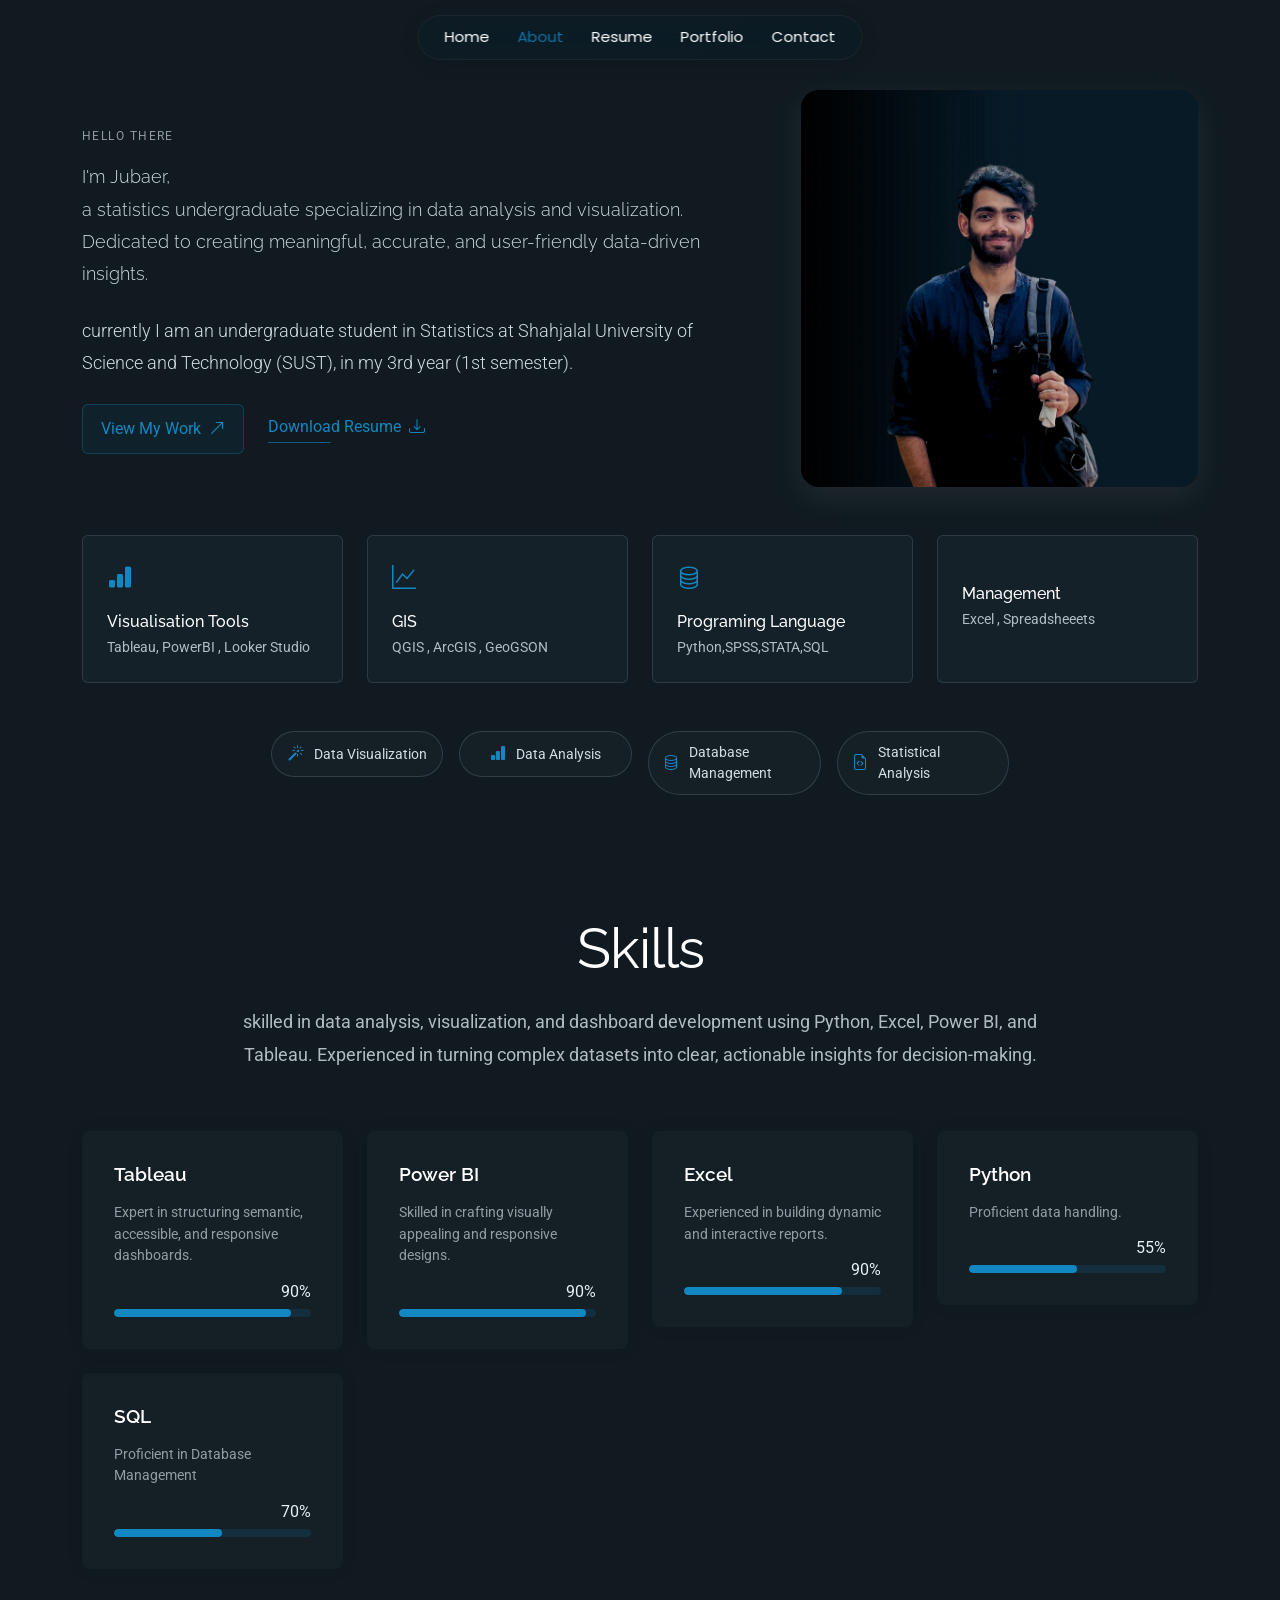
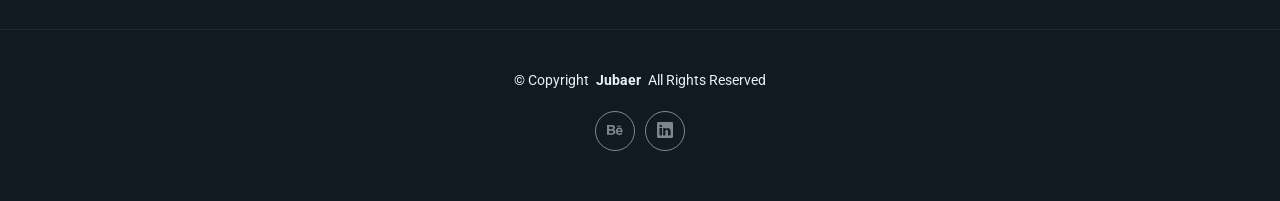
==== about.html @ f1752fff "initial commit" ====
<!DOCTYPE html>
<html lang="en">

<head>
  <meta charset="utf-8">
  <meta content="width=device-width, initial-scale=1.0" name="viewport">
  <title>About</title>
  <meta name="description" content="">
  <meta name="keywords" content="">

  <!-- Favicons -->
  <link href="assets/img/favicon.png" rel="icon">
  <link href="assets/img/apple-touch-icon.png" rel="apple-touch-icon">

  <!-- Fonts -->
  <link href="https://fonts.googleapis.com" rel="preconnect">
  <link href="https://fonts.gstatic.com" rel="preconnect" crossorigin>
  <link href="https://fonts.googleapis.com/css2?family=Roboto:ital,wght@0,100;0,300;0,400;0,500;0,700;0,900;1,100;1,300;1,400;1,500;1,700;1,900&family=Poppins:ital,wght@0,100;0,200;0,300;0,400;0,500;0,600;0,700;0,800;0,900;1,100;1,200;1,300;1,400;1,500;1,600;1,700;1,800;1,900&family=Raleway:ital,wght@0,100;0,200;0,300;0,400;0,500;0,600;0,700;0,800;0,900;1,100;1,200;1,300;1,400;1,500;1,600;1,700;1,800;1,900&display=swap" rel="stylesheet">

  <!-- Vendor CSS Files -->
  <link href="assets/vendor/bootstrap/css/bootstrap.min.css" rel="stylesheet">
  <link href="assets/vendor/bootstrap-icons/bootstrap-icons.css" rel="stylesheet">
  <link href="assets/vendor/aos/aos.css" rel="stylesheet">
  <link href="assets/vendor/swiper/swiper-bundle.min.css" rel="stylesheet">
  <link href="assets/vendor/glightbox/css/glightbox.min.css" rel="stylesheet">

  <!-- Main CSS File -->
  <link href="assets/css/main.css" rel="stylesheet">


</head>

<body class="about-page">

<header id="header" class="header d-flex align-items-center light-background sticky-top">
  <div class="container d-flex align-items-center justify-content-between position-relative">


    <!-- Mobile Menu Button (hamburger) -->
    <i class="mobile-nav-toggle d-xl-none bi bi-list order-3 order-xl-1 ms-auto"></i>

    <!-- Empty left balance for desktop -->
    <div class="header-left-placeholder d-none d-xl-block"></div>

    <!-- Center Nav (Desktop only) -->
    <div class="nav-center position-absolute start-50 translate-middle-x d-none d-xl-block">
      <nav id="navmenu" class="navmenu">
        <div class="glass-nav">
          <ul class="d-flex gap-4 m-0 list-unstyled">
            <li><a href="index.html" >Home</a></li>
            <li><a href="about.html" class="active" >About</a></li>
            <li><a href="resume.html">Resume</a></li>
            <li><a href="portfolio.html">Portfolio</a></li>
            <li><a href="contact.html">Contact</a></li>
          </ul>
        </div>
      </nav>
    </div>

    <!-- Mobile Nav (Hidden on desktop) -->
    <nav id="navmenu" class="navmenu d-xl-none order-2 w-100">
      <ul>
        <li><a href="index.html" >Home</a></li>
        <li><a href="about.html" class="active" >About</a></li>
        <li><a href="resume.html">Resume</a></li>
        <li><a href="portfolio.html">Portfolio</a></li>
        <li><a href="contact.html">Contact</a></li>
      </ul>
    </nav>

  </div>
</header>


  <main class="main">

    <!-- About Section -->
    <section id="about" class="about section">


      <div class="container" data-aos="fade-up" data-aos-delay="100">

        <!-- Intro + Photo -->
        <div class="row align-items-center justify-content-between gy-5 mb-5">
          <div class="col-lg-7" data-aos="fade-right" data-aos-delay="150">
            <div class="intro-content">
              <span class="eyebrow">Hello there</span>
              <h2 class="lead">I'm Jubaer, <br> a statistics undergraduate specializing in data analysis and visualization. Dedicated to creating meaningful, accurate, and user-friendly data-driven insights.</h2>
              <p class="lead">
               currently I am  an undergraduate student in Statistics at Shahjalal University of Science and Technology (SUST),  in my 3rd year (1st semester).
                </p>

              <div class="cta-group">
                <a href="portfolio.html" class="btn-ghost">
                  View My Work <i class="bi bi-arrow-up-right"></i>
                </a>
                <a href="resume.html" class="link-underline">
                  Download Resume <i class="bi bi-download"></i>
                </a>
              </div>
            </div>
          </div>

          <div class="col-lg-5" data-aos="zoom-in" data-aos-delay="250">
            <figure class="profile-figure text-center text-lg-end">
              <img src="assets/img/profile/mypic.jpg" alt="Portrait of Sifat" class="img-fluid profile-photo">
            </figure>
          </div>
        </div>
        <!-- End Intro + Photo -->

        <!-- Skills Grid -->
        <div class="mb-5">
          <div class="row g-4">
            <div class="col-6 col-md-4 col-lg-3" data-aos="fade-up" data-aos-delay="120">
              <div class="skill-item">
                <i class="bi bi-bar-chart-fill"></i>
                <h3>Visualisation Tools </h3>
                <p>Tableau, PowerBI , Looker Studio</p>
              </div>
            </div>
            <div class="col-6 col-md-4 col-lg-3" data-aos="fade-up" data-aos-delay="180">
              <div class="skill-item">
                <i class="bi bi-graph-up"></i>
                <h3>GIS</h3>
                <p> QGIS , ArcGIS , GeoGSON </p>
              </div>
            </div>
            <div class="col-6 col-md-4 col-lg-3" data-aos="fade-up" data-aos-delay="240">
              <div class="skill-item">
                <i class="bi bi-database"></i>
                <h3>Programing Language</h3>
                <p>Python,SPSS,STATA,SQL</p>
              </div>
            </div>
            <div class="col-6 col-md-4 col-lg-3" data-aos="fade-up" data-aos-delay="300">
              <div class="skill-item">
                <i class="bi bi-graph"></i>
                <h3>Management</h3>
                <p>Excel , Spreadsheeets </p>
              </div>
            </div>
          </div>
        </div>
        <!-- End Skills Grid -->

        
        <!-- Fun Facts -->
        <div class="row g-3 justify-content-center">
          <div class="col-6 col-md-3 col-lg-2" data-aos="zoom-in" data-aos-delay="120">
            <div class="fact-pill">
              <i class="bi bi-magic"></i>
              <span> Data Visualization </span>
            </div>
          </div>
          <div class="col-6 col-md-3 col-lg-2" data-aos="zoom-in" data-aos-delay="160">
            <div class="fact-pill">
              <i class="bi bi-bar-chart-fill"></i>
              <span>Data Analysis</span>
            </div>
          </div>
          <div class="col-6 col-md-3 col-lg-2" data-aos="zoom-in" data-aos-delay="200">
            <div class="fact-pill">
              <i class="bi bi-database"></i>
              <span>Database Management </span>
            </div>
          </div>
          <div class="col-6 col-md-3 col-lg-2" data-aos="zoom-in" data-aos-delay="240">
            <div class="fact-pill">
              <i class="bi bi-file-earmark-code"></i>
              <span> Statistical Analysis </span>
            </div>
          </div>
        </div>
        <!-- End Fun Facts -->

      </div>

    </section><!-- /About Section -->

    <!-- Skills Section -->
    <section id="skills" class="skills section">

      <!-- Section Title -->
      <div class="container section-title" data-aos="fade-up">
        <h2>Skills</h2>
        <p>skilled in data analysis, visualization, and dashboard development using Python, Excel, Power BI, and Tableau. Experienced in turning complex datasets into clear, actionable insights for decision-making.</p>
      </div><!-- End Section Title -->

      <div class="container" data-aos="fade-up" data-aos-delay="100">

        <div class="row g-4 skills-animation">

          <div class="col-md-6 col-lg-3" data-aos="fade-up" data-aos-delay="100">
            <div class="skill-box">
              <h3>Tableau</h3>
              <p>Expert in structuring semantic, accessible, and responsive dashboards.</p>
              <span class="text-end d-block">90%</span>
              <div class="progress">
                <div class="progress-bar" role="progressbar" aria-valuenow="90" aria-valuemin="0" aria-valuemax="100"></div>
              </div>
            </div>
          </div>

          <div class="col-md-6 col-lg-3" data-aos="fade-up" data-aos-delay="200">
            <div class="skill-box">
              <h3>Power BI</h3>
              <p>Skilled in crafting visually appealing and responsive designs.</p>
              <span class="text-end d-block">90%</span>
              <div class="progress">
                <div class="progress-bar" role="progressbar" aria-valuenow="95" aria-valuemin="0" aria-valuemax="100"></div>
              </div>
            </div>
          </div>

          <div class="col-md-6 col-lg-3" data-aos="fade-up" data-aos-delay="300">
            <div class="skill-box">
              <h3>Excel</h3>
              <p>Experienced in building dynamic and interactive reports.</p>
              <span class="text-end d-block">90%</span>
              <div class="progress">
                <div class="progress-bar" role="progressbar" aria-valuenow="80" aria-valuemin="0" aria-valuemax="100"></div>
              </div>
            </div>
          </div>

          <div class="col-md-6 col-lg-3" data-aos="fade-up" data-aos-delay="400">
            <div class="skill-box">
              <h3>Python</h3>
              <p>Proficient  data handling.</p>
              <span class="text-end d-block">55%</span>
              <div class="progress">
                <div class="progress-bar" role="progressbar" aria-valuenow="55" aria-valuemin="0" aria-valuemax="100">
                </div>
              </div>
            </div>
          </div>

          <div class="col-md-6 col-lg-3" data-aos="fade-up" data-aos-delay="400">
            <div class="skill-box">
              <h3>SQL</h3>
              <p>Proficient  in Database Management </p>
              <span class="text-end d-block">70%</span>
              <div class="progress">
                <div class="progress-bar" role="progressbar" aria-valuenow="55" aria-valuemin="0" aria-valuemax="100">
                </div>
              </div>
            </div>
          </div>

        </div>

      </div>

    </section><!-- /Skills Section -->

    <!-- Stats Section 
    <section id="stats" class="stats section dark-background">

      <div class="container" data-aos="fade-up" data-aos-delay="100">

        <div class="row align-items-center">
          <div class="col-lg-4" data-aos="fade-up" data-aos-delay="200">
            <div class="avatars d-flex align-items-center">
              <img src="assets/img/person/person-m-2.webp" alt="Avatar 1" class="rounded-circle" loading="lazy">
              <img src="assets/img/person/person-m-3.webp" alt="Avatar 2" class="rounded-circle" loading="lazy">
              <img src="assets/img/person/person-f-5.webp" alt="Avatar 3" class="rounded-circle" loading="lazy">
              <img src="assets/img/person/person-m-5.webp" alt="Avatar 4" class="rounded-circle" loading="lazy">
            </div>
          </div>

          <div class="col-lg-8">
            <div class="row counters">
              <div class="col-md-4" data-aos="fade-up" data-aos-delay="300">
                <h2><span data-purecounter-start="0" data-purecounter-end="185" data-purecounter-duration="1" class="purecounter"></span>+</h2>
                <p>Nemo enim ipsam</p>
              </div>

              <div class="col-md-4" data-aos="fade-up" data-aos-delay="400">
                <h2><span data-purecounter-start="0" data-purecounter-end="32" data-purecounter-duration="1" class="purecounter"></span>K</h2>
                <p>Voluptatem sequi</p>
              </div>

              <div class="col-md-4" data-aos="fade-up" data-aos-delay="500">
                <h2><span data-purecounter-start="0" data-purecounter-end="128" data-purecounter-duration="1" class="purecounter"></span>+</h2>
                <p>Dolor sit consectetur</p>
              </div>
            </div>
          </div>
        </div>
      </div>

    </section> *** /Stats Section *** -->

   <!-- *** Testimonials Section *** 
    <section id="testimonials" class="testimonials section">

      *** Section Title ***
      <div class="container section-title" data-aos="fade-up">
        <h2>Testimonials</h2>
        <p>Necessitatibus eius consequatur ex aliquid fuga eum quidem sint consectetur velit</p>
      </div>  *** End Section Title ***

      <div class="container" data-aos="fade-up" data-aos-delay="100">

        <div class="swiper init-swiper">
          <script type="application/json" class="swiper-config">
            {
              "loop": true,
              "speed": 600,
              "autoplay": {
                "delay": 5000
              },
              "slidesPerView": "auto",
              "pagination": {
                "el": ".swiper-pagination",
                "type": "bullets",
                "clickable": true
              }
            }
          </script>
          <div class="swiper-wrapper">

            <div class="swiper-slide">
              <div class="testimonial-item">
                <div class="row gy-4 justify-content-center">
                  <div class="col-lg-6">
                    <div class="testimonial-content">
                      <p>
                        <i class="bi bi-quote quote-icon-left"></i>
                        <span>Proin iaculis purus consequat sem cure digni ssim donec porttitora entum suscipit rhoncus. Accusantium quam, ultricies eget id, aliquam eget nibh et. Maecen aliquam, risus at semper.</span>
                        <i class="bi bi-quote quote-icon-right"></i>
                      </p>
                      <h3>Saul Goodman</h3>
                      <h4>Ceo &amp; Founder</h4>
                      <div class="stars">
                        <i class="bi bi-star-fill"></i><i class="bi bi-star-fill"></i><i class="bi bi-star-fill"></i><i class="bi bi-star-fill"></i><i class="bi bi-star-fill"></i>
                      </div>
                    </div>
                  </div>
                  <div class="col-lg-2 text-center">
                    <img src="assets/img/person/person-m-9.webp" class="img-fluid testimonial-img" alt="">
                  </div>
                </div>
              </div>
            </div> *** End testimonial item ***

            <div class="swiper-slide">
              <div class="testimonial-item">
                <div class="row gy-4 justify-content-center">
                  <div class="col-lg-6">
                    <div class="testimonial-content">
                      <p>
                        <i class="bi bi-quote quote-icon-left"></i>
                        <span>Export tempor illum tamen malis malis eram quae irure esse labore quem cillum quid cillum eram malis quorum velit fore eram velit sunt aliqua noster fugiat irure amet legam anim culpa.</span>
                        <i class="bi bi-quote quote-icon-right"></i>
                      </p>
                      <h3>Sara Wilsson</h3>
                      <h4>Designer</h4>
                      <div class="stars">
                        <i class="bi bi-star-fill"></i><i class="bi bi-star-fill"></i><i class="bi bi-star-fill"></i><i class="bi bi-star-fill"></i><i class="bi bi-star-fill"></i>
                      </div>
                    </div>
                  </div>
                  <div class="col-lg-2 text-center">
                    <img src="assets/img/person/person-f-5.webp" class="img-fluid testimonial-img" alt="">
                  </div>
                </div>
              </div>
            </div> *** End testimonial item ***

            <div class="swiper-slide">
              <div class="testimonial-item">
                <div class="row gy-4 justify-content-center">
                  <div class="col-lg-6">
                    <div class="testimonial-content">
                      <p>
                        <i class="bi bi-quote quote-icon-left"></i>
                        <span>Enim nisi quem export duis labore cillum quae magna enim sint quorum nulla quem veniam duis minim tempor labore quem eram duis noster aute amet eram fore quis sint minim.</span>
                        <i class="bi bi-quote quote-icon-right"></i>
                      </p>
                      <h3>Jena Karlis</h3>
                      <h4>Store Owner</h4>
                      <div class="stars">
                        <i class="bi bi-star-fill"></i><i class="bi bi-star-fill"></i><i class="bi bi-star-fill"></i><i class="bi bi-star-fill"></i><i class="bi bi-star-fill"></i>
                      </div>
                    </div>
                  </div>
                  <div class="col-lg-2 text-center">
                    <img src="assets/img/person/person-f-12.webp" class="img-fluid testimonial-img" alt="">
                  </div>
                </div>
              </div>
            </div> *** End testimonial item ***

            <div class="swiper-slide">
              <div class="testimonial-item">
                <div class="row gy-4 justify-content-center">
                  <div class="col-lg-6">
                    <div class="testimonial-content">
                      <p>
                        <i class="bi bi-quote quote-icon-left"></i>
                        <span>Fugiat enim eram quae cillum dolore dolor amet nulla culpa multos export minim fugiat minim velit minim dolor enim duis veniam ipsum anim magna sunt elit fore quem dolore labore illum veniam.</span>
                        <i class="bi bi-quote quote-icon-right"></i>
                      </p>
                      <h3>John Larson</h3>
                      <h4>Entrepreneur</h4>
                      <div class="stars">
                        <i class="bi bi-star-fill"></i><i class="bi bi-star-fill"></i><i class="bi bi-star-fill"></i><i class="bi bi-star-fill"></i><i class="bi bi-star-fill"></i>
                      </div>
                    </div>
                  </div>
                  <div class="col-lg-2 text-center">
                    <img src="assets/img/person/person-m-12.webp" class="img-fluid testimonial-img" alt="">
                  </div>
                </div>
              </div>
            </div> *** End testimonial item ***

          </div>
          <div class="swiper-pagination"></div>
        </div>

      </div>

    </section> *** /Testimonials Section ***

  -->

  </main>

  <footer id="footer" class="footer">

    <div class="container">
      <div class="copyright text-center ">
        <p>© <span>Copyright</span> <strong class="px-1 sitename">Jubaer</strong> <span>All Rights Reserved<br></span></p>
      </div>
      <div class="social-links d-flex justify-content-center">
      <a href="https://www.behance.net/azharulislam43" target="_blank"><i class="bi bi-behance"></i></a>
      <a href="https://www.linkedin.com/in/jubaer-abdullah-07a079373/" target="_blank"><i class="bi bi-linkedin"></i></a>
    </div>
      <div class="credits">
        <!-- All the links in the footer should remain intact. -->
        <!-- You can delete the links only if you've purchased the pro version. -->
        <!-- Licensing information: https://bootstrapmade.com/license/ -->
        <!-- Purchase the pro version with working PHP/AJAX contact form: [buy-url] -->
       <!-- Designed by <a href="https://bootstrapmade.com/">BootstrapMade</a> -->
      </div>
    </div>

  </footer>

  <!-- Scroll Top -->
  <a href="#" id="scroll-top" class="scroll-top d-flex align-items-center justify-content-center"><i class="bi bi-arrow-up-short"></i></a>

  <!-- Preloader -->
  <div id="preloader"></div>

  <!-- Vendor JS Files -->
  <script src="assets/vendor/bootstrap/js/bootstrap.bundle.min.js"></script>
  <script src="assets/vendor/php-email-form/validate.js"></script>
  <script src="assets/vendor/aos/aos.js"></script>
  <script src="assets/vendor/typed.js/typed.umd.js"></script>
  <script src="assets/vendor/waypoints/noframework.waypoints.js"></script>
  <script src="assets/vendor/purecounter/purecounter_vanilla.js"></script>
  <script src="assets/vendor/swiper/swiper-bundle.min.js"></script>
  <script src="assets/vendor/imagesloaded/imagesloaded.pkgd.min.js"></script>
  <script src="assets/vendor/isotope-layout/isotope.pkgd.min.js"></script>
  <script src="assets/vendor/glightbox/js/glightbox.min.js"></script>

  <!-- Main JS File -->
  <script src="assets/js/main.js"></script>

</body>

</html>
---- assets/css/main.css ----
/**
* Template Name: FolioOne
* Template URL: https://bootstrapmade.com/folioone-bootstrap-portfolio-website-template/
* Updated: Aug 23 2025 with Bootstrap v5.3.7
* Author: BootstrapMade.com
* License: https://bootstrapmade.com/license/
*/

/*--------------------------------------------------------------
# Font & Color Variables
# Help: https://bootstrapmade.com/color-system/
--------------------------------------------------------------*/
/* Fonts */
:root {
  --default-font: "Roboto",  system-ui, -apple-system, "Segoe UI", Roboto, "Helvetica Neue", Arial, "Noto Sans", "Liberation Sans", sans-serif, "Apple Color Emoji", "Segoe UI Emoji", "Segoe UI Symbol", "Noto Color Emoji";
  --heading-font: "Raleway",  sans-serif;
  --nav-font: "Poppins",  sans-serif;
}

/* Global Colors - The following color variables are used throughout the website. Updating them here will change the color scheme of the entire website */
:root { 
  --background-color: #101a20; /* Background color for the entire website, including individual sections */
  --default-color: #e7f2f7; /* Default color used for the majority of the text content across the entire website */
  --heading-color: #ffffff; /* Color for headings, subheadings and title throughout the website */
  --accent-color: #1387c1; /* Accent color that represents your brand on the website. It's used for buttons, links, and other elements that need to stand out */
  --surface-color: #141f26; /* The surface color is used as a background of boxed elements within sections, such as cards, icon boxes, or other elements that require a visual separation from the global background. */
  --contrast-color: #ffffff; /* Contrast color for text, ensuring readability against backgrounds of accent, heading, or default colors. */
}

/* Nav Menu Colors - The following color variables are used specifically for the navigation menu. They are separate from the global colors to allow for more customization options */
:root {
  --nav-color: #ffffff;  /* The default color of the main navmenu links */
  --nav-hover-color: #1387c1; /* Applied to main navmenu links when they are hovered over or active */
  --nav-mobile-background-color: #213642; /* Used as the background color for mobile navigation menu */
  --nav-dropdown-background-color: #051117; /* Used as the background color for dropdown items that appear when hovering over primary navigation items */
  --nav-dropdown-color: #e7f2f7; /* Used for navigation links of the dropdown items in the navigation menu. */
  --nav-dropdown-hover-color: #1387c1; /* Similar to --nav-hover-color, this color is applied to dropdown navigation links when they are hovered over. */
}

/* Color Presets - These classes override global colors when applied to any section or element, providing reuse of the sam color scheme. */

.light-background {
  --background-color: #142027;
  --surface-color: #325264;
}

.dark-background {
  --background-color: #0b1419;
  --default-color: #ffffff;
  --heading-color: #ffffff;
  --surface-color: #252525;
  --contrast-color: #ffffff;
}

/* Smooth scroll */
:root {
  scroll-behavior: smooth;
}

/*--------------------------------------------------------------
# General Styling & Shared Classes
--------------------------------------------------------------*/
body {
  color: var(--default-color);
  background-color: var(--background-color);
  font-family: var(--default-font);
}

a {
  color: var(--accent-color);
  text-decoration: none;
  transition: 0.3s;
}

a:hover {
  color: color-mix(in srgb, var(--accent-color), transparent 25%);
  text-decoration: none;
}

h1,
h2,
h3,
h4,
h5,
h6 {
  color: var(--heading-color);
  font-family: var(--heading-font);
}

/* PHP Email Form Messages
------------------------------*/
.php-email-form .error-message {
  display: none;
  background: #df1529;
  color: #ffffff;
  text-align: left;
  padding: 15px;
  margin-bottom: 24px;
  font-weight: 600;
}

.php-email-form .sent-message {
  display: none;
  color: #ffffff;
  background: #059652;
  text-align: center;
  padding: 15px;
  margin-bottom: 24px;
  font-weight: 600;
}

.php-email-form .loading {
  display: none;
  background: var(--surface-color);
  text-align: center;
  padding: 15px;
  margin-bottom: 24px;
}

.php-email-form .loading:before {
  content: "";
  display: inline-block;
  border-radius: 50%;
  width: 24px;
  height: 24px;
  margin: 0 10px -6px 0;
  border: 3px solid var(--accent-color);
  border-top-color: var(--surface-color);
  animation: php-email-form-loading 1s linear infinite;
}

@keyframes php-email-form-loading {
  0% {
    transform: rotate(0deg);
  }

  100% {
    transform: rotate(360deg);
  }
}

/*--------------------------------------------------------------
# Global Header
--------------------------------------------------------------*/
/* Ultra-transparent glass capsule behind nav links */
.glass-nav {
  display: inline-block;  /* shrink-wrap to nav links */
  background: rgba(255, 255, 255, 0.005); /* even more transparent */
  backdrop-filter: blur(22px) saturate(180%);
  -webkit-backdrop-filter: blur(22px) saturate(180%);
  border-radius: 40px;
  border: 1px solid rgba(255, 255, 255, 0.05);
  box-shadow: 0 4px 20px rgba(0, 0, 0, 0.1);
  padding: 10px 24px; /* equal top & bottom padding */
  position: relative;
  transition: all 0.3s ease;
}

/* Subtle glossy highlight */
.glass-nav::before {
  content: "";
  position: absolute;
  inset: 0;
  border-radius: inherit;
  background: linear-gradient(
    145deg,
    rgba(255, 255, 255, 0.08) 0%,
    rgba(255, 255, 255, 0.01) 100%
  );
  opacity: 0.08; /* more subtle highlight */
  pointer-events: none;
}

/* Hover effect */
.glass-nav:hover {
  background: rgba(255, 255, 255, 0.01);
  box-shadow: 0 6px 25px rgba(0, 0, 0, 0.12);
}

/* Keep nav links styling consistent */
.navmenu ul {
  margin: 0;
  padding: 0;
  list-style: none;
}

.navmenu a {
  color: inherit;
  text-decoration: none;
  font-weight: 500;
  font-size: 15px;
  transition: opacity 0.3s ease;
}

.navmenu a:hover,
.navmenu a.active {
  opacity: 0.8;
}

/* Header padding unchanged */
.header {
  padding: 15px 0;
  transition: all 0.5s;
  z-index: 997;
}


.header .logo {
  line-height: 1;
}

.header .logo img {
  max-height: 36px;
  margin-right: 8px;
}

.header .logo h1 {
  font-size: 32px;
  margin: 0;
  font-weight: 400;
  color: var(--heading-color);
}

.header .header-social-links {
  padding-right: 15px;
}

.header .header-social-links a {
  color: color-mix(in srgb, var(--default-color), transparent 40%);
  padding-left: 6px;
  display: inline-block;
  transition: 0.3s;
  font-size: 16px;
}

.header .header-social-links a:hover {
  color: var(--default-color);
}

.header .header-social-links a i {
  line-height: 0px;
}

@media (max-width: 1200px) {
  .header .logo {
    order: 1;
  }

  .header .header-social-links {
    order: 2;
  }

  .header .navmenu {
    order: 3;
  }
}

/* Global Header on Scroll
------------------------------*/
.scrolled .header {
  --background-color: rgba(16, 26, 32, 0.9);
}

/*--------------------------------------------------------------
# Navigation Menu
--------------------------------------------------------------*/
/* Desktop Navigation */
@media (min-width: 1200px) {
  .navmenu {
    padding: 0;
  }

  .navmenu ul {
    margin: 0;
    padding: 0;
    display: flex;
    list-style: none;
    align-items: center;
  }

  .navmenu li {
    position: relative;
  }

  .navmenu>ul>li {
    white-space: nowrap;
    padding: 15px 28px 15px 0;
  }

  .navmenu>ul>li:last-child {
    padding-right: 0;
  }

  .navmenu a,
  .navmenu a:focus {
    color: var(--nav-color);
    font-size: 15px;
    padding: 0 2px;
    font-family: var(--nav-font);
    font-weight: 400;
    display: flex;
    align-items: center;
    justify-content: space-between;
    white-space: nowrap;
    transition: 0.3s;
    position: relative;
  }

  .navmenu a i,
  .navmenu a:focus i {
    font-size: 12px;
    line-height: 0;
    margin-left: 5px;
    transition: 0.3s;
  }

  .navmenu>ul>li>a:before {
    content: "";
    position: absolute;
    height: 2px;
    bottom: -6px;
    left: 0;
    background-color: var(--nav-hover-color);
    visibility: hidden;
    width: 0px;
    transition: all 0.3s ease-in-out 0s;
  }

  .navmenu a:hover:before,
  .navmenu li:hover>a:before,
  .navmenu .active:before {
    visibility: visible;
    width: 25px;
  }

  .navmenu li:hover>a,
  .navmenu .active,
  .navmenu .active:focus {
    color: var(--nav-hover-color);
  }

  .navmenu .dropdown ul {
    margin: 0;
    padding: 10px 0;
    background: var(--nav-dropdown-background-color);
    display: block;
    position: absolute;
    visibility: hidden;
    left: -5px;
    top: 130%;
    opacity: 0;
    transition: 0.3s;
    border-radius: 4px;
    z-index: 99;
    box-shadow: 0px 0px 30px rgba(0, 0, 0, 0.1);
  }

  .navmenu .dropdown ul li {
    min-width: 200px;
  }

  .navmenu .dropdown ul a {
    padding: 10px 20px;
    font-size: 15px;
    text-transform: none;
    color: var(--nav-dropdown-color);
  }

  .navmenu .dropdown ul a i {
    font-size: 12px;
  }

  .navmenu .dropdown ul a:hover,
  .navmenu .dropdown ul .active:hover,
  .navmenu .dropdown ul li:hover>a {
    color: var(--nav-dropdown-hover-color);
  }

  .navmenu .dropdown:hover>ul {
    opacity: 1;
    top: 100%;
    visibility: visible;
  }

  .navmenu .dropdown .dropdown ul {
    top: 0;
    left: -90%;
    visibility: hidden;
  }

  .navmenu .dropdown .dropdown:hover>ul {
    opacity: 1;
    top: 0;
    left: -100%;
    visibility: visible;
  }
}

/* Mobile Navigation */
@media (max-width: 1199px) {
  .mobile-nav-toggle {
    color: var(--nav-color);
    font-size: 28px;
    line-height: 0;
    margin-right: 10px;
    cursor: pointer;
    transition: color 0.3s;
  }

  .navmenu {
    padding: 0;
    z-index: 9997;
  }

  .navmenu ul {
    display: none;
    list-style: none;
    position: absolute;
    inset: 60px 20px 20px 20px;
    padding: 10px 0;
    margin: 0;
    border-radius: 6px;
    background-color: var(--nav-mobile-background-color);
    border: 1px solid color-mix(in srgb, var(--default-color), transparent 90%);
    box-shadow: none;
    overflow-y: auto;
    transition: 0.3s;
    z-index: 9998;
  }

  .navmenu a,
  .navmenu a:focus {
    color: var(--nav-dropdown-color);
    padding: 10px 20px;
    font-family: var(--nav-font);
    font-size: 17px;
    font-weight: 500;
    display: flex;
    align-items: center;
    justify-content: space-between;
    white-space: nowrap;
    transition: 0.3s;
  }

  .navmenu a i,
  .navmenu a:focus i {
    font-size: 12px;
    line-height: 0;
    margin-left: 5px;
    width: 30px;
    height: 30px;
    display: flex;
    align-items: center;
    justify-content: center;
    border-radius: 50%;
    transition: 0.3s;
    background-color: color-mix(in srgb, var(--accent-color), transparent 90%);
  }

  .navmenu a i:hover,
  .navmenu a:focus i:hover {
    background-color: var(--accent-color);
    color: var(--contrast-color);
  }

  .navmenu a:hover,
  .navmenu .active,
  .navmenu .active:focus {
    color: var(--nav-dropdown-hover-color);
  }

  .navmenu .active i,
  .navmenu .active:focus i {
    background-color: var(--accent-color);
    color: var(--contrast-color);
    transform: rotate(180deg);
  }

  .navmenu .dropdown ul {
    position: static;
    display: none;
    z-index: 99;
    padding: 10px 0;
    margin: 10px 20px;
    background-color: var(--nav-dropdown-background-color);
    transition: all 0.5s ease-in-out;
  }

  .navmenu .dropdown ul ul {
    background-color: rgba(33, 37, 41, 0.1);
  }

  .navmenu .dropdown>.dropdown-active {
    display: block;
    background-color: rgba(33, 37, 41, 0.03);
  }

  .mobile-nav-active {
    overflow: hidden;
  }

  .mobile-nav-active .mobile-nav-toggle {
    color: #fff;
    position: absolute;
    font-size: 32px;
    top: 15px;
    right: 15px;
    margin-right: 0;
    z-index: 9999;
  }

  .mobile-nav-active .navmenu {
    position: fixed;
    overflow: hidden;
    inset: 0;
    background: rgba(33, 37, 41, 0.8);
    transition: 0.3s;
  }

  .mobile-nav-active .navmenu>ul {
    display: block;
  }
}

/* Adjust top position of nav-center in header */
.nav-center {
  top: 0px; /* adjust this value to match desired top gap */
}

.header-social-links {
    margin-top: 10px; /* adjust value as needed */
}

/* Hide duplicate nav in desktop, show mobile version */
@media (min-width: 1200px) {
  nav.navmenu.d-xl-none { display: none !important; }
  .mobile-nav-toggle { display: none !important; }
}

/* Show mobile hamburger and menu, hide glass nav */
@media (max-width: 1199px) {
  .nav-center { display: none !important; }
  .glass-nav { display: none !important; }
}


/*--------------------------------------------------------------
# Global Footer
--------------------------------------------------------------*/
.footer {
  color: var(--default-color);
  background-color: var(--background-color);
  font-size: 14px;
  padding: 40px 0;
  position: relative;
  border-top: 1px solid color-mix(in srgb, var(--default-color), transparent 92%);
}

.footer .copyright p {
  margin-bottom: 0;
}

.footer .social-links {
  margin-top: 20px;
}

.footer .social-links a {
  display: flex;
  align-items: center;
  justify-content: center;
  width: 40px;
  height: 40px;
  border-radius: 50%;
  border: 1px solid color-mix(in srgb, var(--default-color), transparent 50%);
  font-size: 16px;
  color: color-mix(in srgb, var(--default-color), transparent 50%);
  margin: 0 5px;
  transition: 0.3s;
}

.footer .social-links a:hover {
  color: var(--accent-color);
  border-color: var(--accent-color);
}

.footer .credits {
  margin-top: 10px;
  font-size: 13px;
  text-align: center;
}

/*--------------------------------------------------------------
# Preloader
--------------------------------------------------------------*/
#preloader {
  position: fixed;
  inset: 0;
  z-index: 9999;
  overflow: hidden;
  background-color: var(--background-color);
  transition: all 0.6s ease-out;
  width: 100%;
  height: 100vh;
}

#preloader:before,
#preloader:after {
  content: "";
  position: absolute;
  border: 4px solid var(--accent-color);
  border-radius: 50%;
  animation: animate-preloader 2s cubic-bezier(0, 0.2, 0.8, 1) infinite;
}

#preloader:after {
  animation-delay: -0.5s;
}

@keyframes animate-preloader {
  0% {
    width: 10px;
    height: 10px;
    top: calc(50% - 5px);
    left: calc(50% - 5px);
    opacity: 1;
  }

  100% {
    width: 72px;
    height: 72px;
    top: calc(50% - 36px);
    left: calc(50% - 36px);
    opacity: 0;
  }
}

/*--------------------------------------------------------------
# Scroll Top Button
--------------------------------------------------------------*/
.scroll-top {
  position: fixed;
  visibility: hidden;
  opacity: 0;
  right: 15px;
  bottom: -15px;
  z-index: 99999;
  background-color: var(--accent-color);
  width: 44px;
  height: 44px;
  border-radius: 50px;
  transition: all 0.4s;
}

.scroll-top i {
  font-size: 24px;
  color: var(--contrast-color);
  line-height: 0;
}

.scroll-top:hover {
  background-color: color-mix(in srgb, var(--accent-color), transparent 20%);
  color: var(--contrast-color);
}

.scroll-top.active {
  visibility: visible;
  opacity: 1;
  bottom: 15px;
}

/*--------------------------------------------------------------
# Disable aos animation delay on mobile devices
--------------------------------------------------------------*/
@media screen and (max-width: 768px) {
  [data-aos-delay] {
    transition-delay: 0 !important;
  }
}

/*--------------------------------------------------------------
# Global Page Titles & Breadcrumbs
--------------------------------------------------------------*/
.page-title {
  color: var(--default-color);
  background-color: var(--background-color);
  position: relative;
}

.page-title .heading {
  padding: 80px 0;
  border-top: 1px solid color-mix(in srgb, var(--default-color), transparent 90%);
}

.page-title .heading h1 {
  font-size: 38px;
  font-weight: 700;
}

.page-title nav {
  background-color: color-mix(in srgb, var(--default-color), transparent 96%);
  padding: 20px 0;
}

.page-title nav ol {
  display: flex;
  flex-wrap: wrap;
  list-style: none;
  padding: 0;
  margin: 0;
  font-size: 16px;
  font-weight: 400;
}

.page-title nav ol li+li {
  padding-left: 10px;
}

.page-title nav ol li+li::before {
  content: "/";
  display: inline-block;
  padding-right: 10px;
  color: color-mix(in srgb, var(--default-color), transparent 70%);
}

/*--------------------------------------------------------------
# Global Sections
--------------------------------------------------------------*/
section,
.section {
  color: var(--default-color);
  background-color: var(--background-color);
  padding: 60px 0;
  scroll-margin-top: 100px;
  overflow: clip;
}

@media (max-width: 1199px) {

  section,
  .section {
    scroll-margin-top: 66px;
  }
}

/*--------------------------------------------------------------
# Global Section Titles
--------------------------------------------------------------*/
.section-title {
  text-align: center;
  padding-bottom: 60px;
  position: relative;
}

.section-title h2 {
  font-size: 3.5rem;
  font-weight: 400;
  line-height: 1.2;
  color: var(--heading-color);
  margin-bottom: 1.5rem;
  letter-spacing: -1px;
}

@media (max-width: 768px) {
  .section-title h2 {
    font-size: 2.5rem;
  }
}

.section-title p {
  font-size: 1.125rem;
  line-height: 1.8;
  color: color-mix(in srgb, var(--default-color), transparent 25%);
  max-width: 900px;
  margin: 0 auto;
  text-wrap: balance;
}

/*--------------------------------------------------------------
# Hero Section
--------------------------------------------------------------*/
.hero {
  padding: 80px 0;
  min-height: 100vh;
  display: flex;
  align-items: center;
}

.hero .hero-content h1 {
  font-size: 3.5rem;
  font-weight: 700;
  margin-bottom: 1rem;
  line-height: 1.2;
}

.hero .hero-content h1 .highlight {
  color: var(--accent-color);
  position: relative;
}

.hero .hero-content h1 .highlight::after {
  content: "";
  position: absolute;
  bottom: 0;
  left: 0;
  width: 100%;
  height: 3px;
  background: linear-gradient(90deg, var(--accent-color), color-mix(in srgb, var(--accent-color), transparent 50%));
  border-radius: 2px;
}

@media (max-width: 768px) {
  .hero .hero-content h1 {
    font-size: 2.5rem;
  }
}

.hero .hero-content h2 {
  font-size: 1.5rem;
  font-weight: 400;
  margin-bottom: 2rem;
  color: color-mix(in srgb, var(--default-color), transparent 20%);
}

.hero .hero-content h2 .typed {
  color: var(--accent-color);
  font-weight: 600;
}

@media (max-width: 768px) {
  .hero .hero-content h2 {
    font-size: 1.25rem;
  }
}

.hero .hero-content p {
  font-size: 1.1rem;
  line-height: 1.6;
  margin-bottom: 2.5rem;
  color: color-mix(in srgb, var(--default-color), transparent 30%);
}

.hero .hero-actions {
  display: flex;
  gap: 1rem;
  margin-bottom: 3rem;
}

.hero .hero-actions .btn {
  padding: 12px 30px;
  border-radius: 50px;
  font-weight: 600;
  text-decoration: none;
  transition: all 0.3s ease;
  border: 2px solid;
}

.hero .hero-actions .btn.btn-primary {
  background: var(--accent-color);
  color: var(--contrast-color);
  border-color: var(--accent-color);
}

.hero .hero-actions .btn.btn-primary:hover {
  background: color-mix(in srgb, var(--accent-color), black 15%);
  border-color: color-mix(in srgb, var(--accent-color), black 15%);
  transform: translateY(-2px);
}

.hero .hero-actions .btn.btn-outline {
  background: transparent;
  color: var(--accent-color);
  border-color: var(--accent-color);
}

.hero .hero-actions .btn.btn-outline:hover {
  transform: translateY(-2px);
}

@media (max-width: 576px) {
  .hero .hero-actions {
    flex-direction: column;
  }

  .hero .hero-actions .btn {
    text-align: center;
  }
}

.hero .social-links {
  display: flex;
  gap: 1rem;
}

.hero .social-links a {
  width: 45px;
  height: 45px;
  background: var(--surface-color);
  border-radius: 50%;
  display: flex;
  align-items: center;
  justify-content: center;
  color: var(--default-color);
  font-size: 1.2rem;
  transition: all 0.3s ease;
}

.hero .social-links a:hover {
  background: var(--accent-color);
  color: var(--contrast-color);
  transform: translateY(-3px);
  box-shadow: 0 8px 25px color-mix(in srgb, var(--accent-color), transparent 70%);
}

.hero .hero-image {
  position: relative;
}

.hero .hero-image .image-wrapper {
  position: relative;
  max-width: 450px;
  margin: 0 auto;
}

.hero .hero-image .image-wrapper img {
  border-radius: 20px;
  box-shadow: 0 5px 15px color-mix(in srgb, var(--default-color), transparent 95%);
  transition: transform 0.3s ease;
}

.hero .hero-image .image-wrapper img:hover {
  transform: scale(1.02);
}

.hero .hero-image .floating-elements {
  position: absolute;
  top: 0;
  left: 0;
  right: 0;
  bottom: 0;
  pointer-events: none;
}

.hero .hero-image .floating-elements .floating-card {
  position: absolute;
  background: var(--surface-color);
  padding: 15px 20px;
  border-radius: 15px;
  box-shadow: 0 10px 30px color-mix(in srgb, var(--default-color), transparent 90%);
  display: flex;
  align-items: center;
  gap: 10px;
  font-weight: 600;
  animation: float 3s ease-in-out infinite;
}

.hero .hero-image .floating-elements .floating-card i {
  font-size: 1.5rem;
  color: var(--accent-color);
}

.hero .hero-image .floating-elements .floating-card.design {
  top: 10%;
  right: -10%;
  animation-delay: 0s;
}

.hero .hero-image .floating-elements .floating-card.code {
  bottom: 30%;
  left: -15%;
  animation-delay: 1s;
}

.hero .hero-image .floating-elements .floating-card.creativity {
  top: 60%;
  right: -5%;
  animation-delay: 2s;
}

/* This part has been edited to make the floating cards visible in mobile version (line 990-1018)

To make hide the floating cards from mobile version:

@media (max-width: 992px) {
  .hero .hero-image .floating-elements .floating-card {
    display: none;
  }
} 
  
*/
@media (max-width: 992px) {
  .hero .hero-image .floating-elements .floating-card {
    display: flex;
    transform: scale(0.65); /* reduced from 0.8 to 0.65 */
    opacity: 0.75; /* reduced from 0.9 to 0.75 for less distraction */
    transition: transform 0.3s ease, opacity 0.3s ease;
  }

  /* Adjust individual card positions for small screens */
  .hero .hero-image .floating-elements .floating-card.design {
    top: 6%;
    right: -2%;
  }

  .hero .hero-image .floating-elements .floating-card.code {
    bottom: 12%;
    left: -2%;
  }

  .hero .hero-image .floating-elements .floating-card.creativity {
    top: 68%;
    right: 2%;
  }

  /* Ensure wrapper doesn't clip them */
  .hero .hero-image .image-wrapper {
    overflow: visible;
  }
}



@keyframes float {

  0%,
  100% {
    transform: translateY(0px);
  }

  50% {
    transform: translateY(-10px);
  }
}

@media (max-width: 992px) {
  .hero .hero-content {
    text-align: center;
    margin-bottom: 3rem;
  }
}

/*--------------------------------------------------------------
# About Section
--------------------------------------------------------------*/
.about .intro-content .eyebrow {
  display: inline-block;
  letter-spacing: 0.12em;
  text-transform: uppercase;
  font-size: 12px;
  color: color-mix(in srgb, var(--default-color), transparent 40%);
  margin-bottom: 16px;
}

.about .intro-content .headline {
  font-family: var(--heading-font);
  font-weight: 300;
  line-height: 1.2;
  font-size: clamp(28px, 4vw, 44px);
  margin: 0 0 24px 0;
}

.about .intro-content .lead {
  font-size: 18px;
  line-height: 1.8;
  color: color-mix(in srgb, var(--default-color), transparent 10%);
  margin-bottom: 24px;
}

.about .intro-content p {
  line-height: 1.8;
  margin-bottom: 24px;
  color: color-mix(in srgb, var(--default-color), transparent 5%);
}

.about .intro-content .cta-group {
  display: flex;
  gap: 24px;
  align-items: center;
  margin-top: 24px;
}

.about .intro-content .cta-group .btn-ghost {
  display: inline-flex;
  align-items: center;
  gap: 8px;
  padding: 12px 18px;
  border-radius: 6px;
  color: var(--accent-color);
  background: color-mix(in srgb, var(--accent-color), transparent 92%);
  border: 1px solid color-mix(in srgb, var(--accent-color), transparent 70%);
  transition: 0.3s ease-in-out;
}

.about .intro-content .cta-group .btn-ghost:hover,
.about .intro-content .cta-group .btn-ghost:focus {
  color: var(--contrast-color);
  background: var(--accent-color);
  border-color: var(--accent-color);
  outline: none;
  box-shadow: 0 0 0 3px color-mix(in srgb, var(--accent-color), transparent 70%);
}

.about .intro-content .cta-group .link-underline {
  display: inline-flex;
  align-items: center;
  gap: 8px;
  position: relative;
  color: var(--accent-color);
  padding-bottom: 4px;
  transition: 0.3s ease-in-out;
}

.about .intro-content .cta-group .link-underline::after {
  content: "";
  position: absolute;
  left: 0;
  right: 0;
  bottom: 0;
  height: 1px;
  background: color-mix(in srgb, var(--accent-color), transparent 40%);
  transform: scaleX(0.4);
  transform-origin: left;
  transition: 0.3s ease-in-out;
}

.about .intro-content .cta-group .link-underline:hover,
.about .intro-content .cta-group .link-underline:focus {
  color: color-mix(in srgb, var(--accent-color), transparent 10%);
  outline: none;
}

.about .intro-content .cta-group .link-underline:hover::after,
.about .intro-content .cta-group .link-underline:focus::after {
  transform: scaleX(1);
}

.about .profile-figure {
  margin: 0;
}

.about .profile-figure .profile-photo {
  width: 88%;
  max-width: 440px;
  border-radius: 18px;
  box-shadow: 0 10px 30px color-mix(in srgb, var(--default-color), transparent 92%);
  transform: translateY(0);
  transition: transform 0.3s ease-in-out;
}

.about .profile-figure .profile-caption {
  margin-top: 24px;
  display: flex;
  align-items: center;
  justify-content: center;
}

.about .profile-figure .profile-caption .meta {
  font-size: 14px;
  color: color-mix(in srgb, var(--default-color), transparent 20%);
}

.about .profile-figure .profile-caption .meta .funfact {
  font-size: 13px;
  margin-top: 4px;
  color: color-mix(in srgb, var(--default-color), transparent 35%);
}

.about .profile-figure:hover .profile-photo {
  transform: translateY(-4px);
}

.about .skill-item {
  padding: 24px;
  border-radius: 6px;
  transition: 0.3s ease-in-out;
  background: color-mix(in srgb, var(--surface-color), var(--accent-color) 2%);
  border: 1px solid color-mix(in srgb, var(--default-color), transparent 88%);
  height: 100%;
}

.about .skill-item i {
  font-size: 24px;
  color: var(--accent-color);
  margin-bottom: 16px;
  display: inline-block;
}

.about .skill-item h3 {
  font-size: 16px;
  margin-bottom: 6px;
  font-weight: 500;
}

.about .skill-item p {
  margin: 0;
  font-size: 14px;
  color: color-mix(in srgb, var(--default-color), transparent 25%);
}

.about .skill-item:hover {
  transform: translateY(-3px);
  border-color: color-mix(in srgb, var(--accent-color), transparent 60%);
  box-shadow: 0 10px 30px color-mix(in srgb, var(--default-color), transparent 92%);
}

.about .timeline-item {
  position: relative;
  padding-left: 26px;
}

.about .timeline-item time {
  display: inline-block;
  font-size: 12px;
  letter-spacing: 0.08em;
  text-transform: uppercase;
  color: color-mix(in srgb, var(--default-color), transparent 45%);
  margin-bottom: 6px;
}

.about .timeline-item h4 {
  font-size: 18px;
  font-weight: 400;
  margin: 0 0 6px;
}

.about .timeline-item p {
  font-size: 14px;
  color: color-mix(in srgb, var(--default-color), transparent 25%);
  margin: 0;
}

.about .timeline-item .dot {
  position: absolute;
  left: 0;
  top: 4px;
  width: 10px;
  height: 10px;
  border-radius: 50%;
  background: var(--accent-color);
  box-shadow: 0 0 0 6px color-mix(in srgb, var(--accent-color), transparent 80%);
}

.about .personal-quote {
  padding: 24px 0;
}

.about .personal-quote p {
  font-family: var(--heading-font);
  font-weight: 300;
  font-size: clamp(20px, 3vw, 28px);
  line-height: 1.5;
  color: color-mix(in srgb, var(--default-color), transparent 5%);
  margin: 0 auto;
  max-width: 800px;
}

.about .fact-pill {
  display: flex;
  align-items: center;
  justify-content: center;
  gap: 10px;
  padding: 10px 14px;
  border-radius: 999px;
  border: 1px solid color-mix(in srgb, var(--default-color), transparent 85%);
  background: var(--surface-color);
  color: color-mix(in srgb, var(--default-color), transparent 10%);
  transition: 0.3s ease-in-out;
}

.about .fact-pill i {
  color: var(--accent-color);
}

.about .fact-pill span {
  font-size: 14px;
}

.about .fact-pill:hover {
  transform: translateY(-2px);
  border-color: color-mix(in srgb, var(--accent-color), transparent 60%);
  box-shadow: 0 10px 30px color-mix(in srgb, var(--default-color), transparent 92%);
}

.about .fact-pill:focus-within {
  box-shadow: 0 0 0 3px color-mix(in srgb, var(--accent-color), transparent 70%);
}

@media (max-width: 992px) {
  .about .profile-figure {
    text-align: center !important;
  }

  .about .profile-figure .profile-photo {
    width: 72%;
  }

  .about .intro-content .cta-group {
    flex-wrap: wrap;
  }
}

@media (max-width: 576px) {
  .about .profile-figure .profile-photo {
    width: 100%;
  }
}

/*--------------------------------------------------------------
# Skills Section
--------------------------------------------------------------*/
.skills .skill-box {
  background-color: var(--surface-color);
  padding: 2rem;
  border-radius: 8px;
  box-shadow: 0 0 20px rgba(0, 0, 0, 0.05);
}

.skills .skill-box h3 {
  font-size: 1.2rem;
  margin-bottom: 1rem;
  font-weight: 600;
}

.skills .skill-box p {
  font-size: 0.9rem;
  margin-bottom: 0.8rem;
  opacity: 0.6;
}

.skills .skill-box .progress {
  background-color: color-mix(in srgb, var(--accent-color), transparent 85%);
  border-radius: 50px;
  height: 8px;
  margin-top: 5px;
  overflow: hidden;
}

.skills .skill-box .progress .progress-bar {
  background-color: var(--accent-color);
  height: 100%;
  position: relative;
  border-radius: 50px;
  transition: 0.9s;
  width: 1px;
}

/*--------------------------------------------------------------
# Stats Section
--------------------------------------------------------------*/
.stats .avatars {
  position: relative;
}

.stats .avatars img {
  width: 60px;
  height: 60px;
  border: 3px solid var(--accent-color);
  margin-right: -15px;
  transition: transform 0.3s ease;
}

.stats .avatars img:hover {
  transform: translateY(-5px);
  z-index: 2;
}

.stats .counters h2 {
  color: var(--heading-color);
  font-size: 48px;
  font-weight: 700;
  margin-bottom: 10px;
}

.stats .counters h2 span {
  display: inline-block;
}

.stats .counters p {
  color: var(--default-color);
  font-size: 18px;
  margin: 0;
  opacity: 0.9;
}

@media (max-width: 991px) {
  .stats .row {
    text-align: center;
  }

  .stats .avatars {
    justify-content: center;
    margin-bottom: 40px;
  }

  .stats .counters h2 {
    font-size: 36px;
  }

  .stats .counters p {
    font-size: 16px;
  }

  .stats .counters .col-md-4 {
    margin-bottom: 30px;
  }

  .stats .counters .col-md-4:last-child {
    margin-bottom: 0;
  }
}

@media (max-width: 576px) {
  .stats {
    padding: 60px 0;
  }

  .stats .avatars {
    flex-wrap: wrap;
    justify-content: center;
  }

  .stats .avatars img {
    margin: 0 -8px;
  }
}

/*--------------------------------------------------------------
# Testimonials Section
--------------------------------------------------------------*/
.testimonials .testimonials-carousel,
.testimonials .testimonials-slider {
  overflow: hidden;
}

.testimonials .testimonial-item .testimonial-content {
  border-left: 3px solid var(--accent-color);
  padding-left: 30px;
}

.testimonials .testimonial-item .testimonial-img {
  border-radius: 50%;
  border: 4px solid var(--background-color);
  margin: 0 auto;
}

.testimonials .testimonial-item h3 {
  font-size: 20px;
  font-weight: bold;
  margin: 10px 0 5px 0;
}

.testimonials .testimonial-item h4 {
  font-size: 14px;
  color: color-mix(in srgb, var(--default-color), transparent 40%);
  margin: 0 0 10px 0;
}

.testimonials .testimonial-item .stars i {
  color: #ffc107;
  margin: 0 1px;
}

.testimonials .testimonial-item .quote-icon-left,
.testimonials .testimonial-item .quote-icon-right {
  color: color-mix(in srgb, var(--accent-color), transparent 50%);
  font-size: 26px;
  line-height: 0;
}

.testimonials .testimonial-item .quote-icon-left {
  display: inline-block;
  left: -5px;
  position: relative;
}

.testimonials .testimonial-item .quote-icon-right {
  display: inline-block;
  right: -5px;
  position: relative;
  top: 10px;
  transform: scale(-1, -1);
}

.testimonials .testimonial-item p {
  font-style: italic;
}

.testimonials .swiper-wrapper {
  height: auto;
}

.testimonials .swiper-pagination {
  margin-top: 30px;
  position: relative;
}

.testimonials .swiper-pagination .swiper-pagination-bullet {
  width: 12px;
  height: 12px;
  background-color: color-mix(in srgb, var(--default-color), transparent 85%);
  opacity: 1;
}

.testimonials .swiper-pagination .swiper-pagination-bullet-active {
  background-color: var(--accent-color);
}

/*--------------------------------------------------------------
# Resume Section
--------------------------------------------------------------*/
.resume .resume-item {
  margin-bottom: 3rem;
}

.resume .resume-item .resume-title {
  font-size: 1.75rem;
  font-weight: 700;
  margin-bottom: 1.5rem;
  padding-bottom: 1.5rem;
  position: relative;
  color: var(--heading-color);
}

.resume .resume-item .resume-title::after {
  content: "";
  position: absolute;
  display: block;
  width: 50px;
  height: 3px;
  background: var(--accent-color);
  bottom: 0;
  left: 0;
}

.resume .resume-item .resume-content {
  padding-left: 1.25rem;
  border-left: 2px solid color-mix(in srgb, var(--accent-color), transparent 85%);
}

.resume .resume-item article {
  position: relative;
  margin-bottom: 2.5rem;
}

.resume .resume-item article::before {
  content: "";
  position: absolute;
  width: 16px;
  height: 16px;
  border-radius: 50%;
  left: -1.8rem;
  top: 0.25rem;
  background: var(--background-color);
  border: 2px solid var(--accent-color);
}

.resume .resume-item article h4 {
  font-size: 1.25rem;
  font-weight: 600;
  margin-bottom: 0.5rem;
  color: var(--heading-color);
}

.resume .resume-item article h5 {
  font-size: 1rem;
  background: color-mix(in srgb, var(--accent-color), transparent 92%);
  padding: 0.375rem 0.75rem;
  display: inline-block;
  font-weight: 600;
  margin: 0.5rem 0;
  color: var(--accent-color);
  border-radius: 4px;
}

.resume .resume-item article .institution,
.resume .resume-item article .company {
  font-size: 1rem;
  margin-bottom: 1rem;
  color: color-mix(in srgb, var(--default-color), transparent 25%);
}

.resume .resume-item article p {
  margin-bottom: 1rem;
}

.resume .resume-item article ul {
  padding-left: 1.25rem;
  margin-bottom: 0;
}

.resume .resume-item article ul li {
  padding-bottom: 0.75rem;
  position: relative;
}

.resume .resume-item article ul li:last-child {
  padding-bottom: 0;
}

.resume .skill-item {
  margin-bottom: 2rem;
}

.resume .skill-item h4 {
  font-size: 1rem;
  font-weight: 600;
  margin-bottom: 0.75rem;
  color: var(--heading-color);
}

.resume .skill-item .progress {
  height: 0.75rem;
  background-color: color-mix(in srgb, var(--accent-color), transparent 92%);
  border-radius: 1rem;
  overflow: visible;
}

.resume .skill-item .progress .progress-bar {
  background-color: var(--accent-color);
  position: relative;
  border-radius: 1rem;
  width: 0;
  transition: width 1s ease;
}

.resume .skill-item .progress .progress-bar::after {
  content: attr(aria-valuenow) "%";
  position: absolute;
  right: 0;
  top: -1.75rem;
  font-size: 0.875rem;
  font-weight: 600;
  color: var(--accent-color);
}

@media (max-width: 991.98px) {
  .resume .resume-item {
    margin-bottom: 2rem;
  }
}

@media (max-width: 767.98px) {
  .resume .resume-content {
    padding-left: 1rem !important;
  }

  .resume article::before {
    left: -2rem !important;
  }
}

/*--------------------------------------------------------------
# Services Section
--------------------------------------------------------------*/
.services .service-item {
  display: flex;
  background-color: var(--surface-color);
  border-radius: 12px;
  padding: 2rem;
  height: 100%;
  position: relative;
  overflow: hidden;
  box-shadow: 0 5px 20px rgba(0, 0, 0, 0.03);
  transition: all 0.4s ease;
}

.services .service-item::before {
  content: "";
  position: absolute;
  left: 0;
  top: 0;
  height: 100%;
  width: 4px;
  background-color: var(--accent-color);
  transform: scaleY(0);
  transform-origin: bottom;
  transition: transform 0.4s cubic-bezier(0.65, 0, 0.35, 1);
}

.services .service-item:hover {
  box-shadow: 0 10px 30px rgba(0, 0, 0, 0.08);
  transform: translateY(-5px);
}

.services .service-item:hover::before {
  transform: scaleY(1);
}

.services .service-item:hover .service-icon {
  background-color: var(--accent-color);
  color: var(--contrast-color);
  transform: rotateY(180deg);
}

.services .service-item:hover .service-icon i {
  transform: rotateY(180deg);
}

.services .service-item:hover .service-link i {
  transform: translateX(5px);
}

.services .service-icon {
  flex-shrink: 0;
  width: 70px;
  height: 70px;
  border-radius: 12px;
  background-color: color-mix(in srgb, var(--accent-color), transparent 90%);
  color: var(--accent-color);
  display: flex;
  align-items: center;
  justify-content: center;
  margin-right: 1.5rem;
  transition: all 0.5s ease;
}

.services .service-icon i {
  font-size: 2rem;
  transition: transform 0.5s ease;
}

.services .service-content {
  flex-grow: 1;
}

.services .service-content h3 {
  font-size: 1.4rem;
  margin-bottom: 1rem;
  font-weight: 700;
  color: var(--heading-color);
}

.services .service-content p {
  margin-bottom: 1.25rem;
  color: color-mix(in srgb, var(--default-color), transparent 20%);
}

.services .service-link {
  display: inline-flex;
  align-items: center;
  color: var(--accent-color);
  font-weight: 600;
  text-decoration: none;
  transition: color 0.3s ease;
}

.services .service-link span {
  margin-right: 0.5rem;
}

.services .service-link i {
  transition: transform 0.3s ease;
}

.services .service-link:hover {
  color: color-mix(in srgb, var(--accent-color), transparent 25%);
}

@media (max-width: 767.98px) {
  .services .service-item {
    padding: 1.5rem;
    margin-bottom: 1rem;
  }

  .services .service-icon {
    width: 60px;
    height: 60px;
    margin-right: 1rem;
  }

  .services .service-icon i {
    font-size: 1.5rem;
  }

  .services .service-content h3 {
    font-size: 1.2rem;
    margin-bottom: 0.75rem;
  }

  .services .service-content p {
    margin-bottom: 1rem;
    font-size: 0.95rem;
  }
}

@media (max-width: 575.98px) {
  .services .service-item {
    flex-direction: column;
    text-align: center;
  }

  .services .service-item::before {
    width: 100%;
    height: 4px;
    transform: scaleX(0);
    transform-origin: left;
  }

  .services .service-item:hover::before {
    transform: scaleX(1);
  }

  .services .service-icon {
    margin-right: 0;
    margin-bottom: 1.25rem;
  }

  .services .service-link {
    justify-content: center;
  }
}

/*--------------------------------------------------------------
# Service Details Section
--------------------------------------------------------------*/
.service-details .service-hero {
  margin-bottom: 4rem;
}

.service-details .service-hero .service-meta {
  display: flex;
  align-items: center;
  gap: 1rem;
  margin-bottom: 1.5rem;
}

.service-details .service-hero .service-meta .service-category {
  background: color-mix(in srgb, var(--accent-color), transparent 85%);
  color: var(--accent-color);
  padding: 0.5rem 1rem;
  border-radius: 20px;
  font-size: 0.85rem;
  font-weight: 500;
  letter-spacing: 0.5px;
}

.service-details .service-hero .service-meta .reading-time {
  color: color-mix(in srgb, var(--default-color), transparent 50%);
  font-size: 0.9rem;
  font-weight: 300;
}

.service-details .service-hero h1 {
  font-size: 3.5rem;
  font-weight: 300;
  line-height: 1.2;
  margin-bottom: 1.5rem;
  color: var(--heading-color);
  letter-spacing: -0.02em;
}

.service-details .service-hero .service-description {
  font-size: 1.25rem;
  line-height: 1.7;
  color: color-mix(in srgb, var(--default-color), transparent 25%);
  font-weight: 300;
  margin: 0;
}

.service-details .service-visual {
  margin-bottom: 4rem;
  overflow: hidden;
  border-radius: 4px;
}

.service-details .service-visual img {
  width: 100%;
  height: 400px;
  object-fit: cover;
  transition: transform 0.5s ease;
}

.service-details .service-visual img:hover {
  transform: scale(1.02);
}

.service-details .service-narrative {
  margin-bottom: 5rem;
}

.service-details .service-narrative h3 {
  font-size: 2rem;
  font-weight: 300;
  margin-bottom: 2rem;
  color: var(--heading-color);
  letter-spacing: -0.01em;
}

.service-details .service-narrative p {
  font-size: 1.1rem;
  line-height: 1.8;
  margin-bottom: 2rem;
  color: var(--default-color);
  font-weight: 300;
}

.service-details .benefits-grid {
  display: grid;
  grid-template-columns: repeat(auto-fit, minmax(280px, 1fr));
  gap: 2.5rem;
  margin-top: 3rem;
}

.service-details .benefits-grid .benefit-card {
  text-align: center;
  padding: 0;
}

.service-details .benefits-grid .benefit-card .benefit-icon {
  width: 60px;
  height: 60px;
  background: color-mix(in srgb, var(--accent-color), transparent 90%);
  border-radius: 50%;
  display: flex;
  align-items: center;
  justify-content: center;
  margin: 0 auto 1.5rem;
  transition: all 0.3s ease;
}

.service-details .benefits-grid .benefit-card .benefit-icon i {
  font-size: 1.5rem;
  color: var(--accent-color);
}

.service-details .benefits-grid .benefit-card:hover .benefit-icon {
  background: var(--accent-color);
  transform: translateY(-2px);
}

.service-details .benefits-grid .benefit-card:hover .benefit-icon i {
  color: var(--contrast-color);
}

.service-details .benefits-grid .benefit-card h4 {
  font-size: 1.2rem;
  font-weight: 400;
  margin-bottom: 1rem;
  color: var(--heading-color);
}

.service-details .benefits-grid .benefit-card p {
  font-size: 1rem;
  line-height: 1.6;
  color: color-mix(in srgb, var(--default-color), transparent 30%);
  margin: 0;
}

.service-details .timeline-section {
  margin-bottom: 4rem;
}

.service-details .timeline-section h3 {
  font-size: 2rem;
  font-weight: 300;
  margin-bottom: 3rem;
  color: var(--heading-color);
  letter-spacing: -0.01em;
}

.service-details .timeline-section .timeline {
  position: relative;
}

.service-details .timeline-section .timeline::before {
  content: "";
  position: absolute;
  left: 30px;
  top: 0;
  bottom: 0;
  width: 1px;
  background: color-mix(in srgb, var(--default-color), transparent 85%);
}

.service-details .timeline-section .timeline .timeline-item {
  position: relative;
  padding-left: 80px;
  margin-bottom: 3rem;
}

.service-details .timeline-section .timeline .timeline-item:last-child {
  margin-bottom: 0;
}

.service-details .timeline-section .timeline .timeline-item .timeline-marker {
  position: absolute;
  left: 0;
  top: 0;
  width: 60px;
  height: 60px;
  background: var(--surface-color);
  border: 2px solid color-mix(in srgb, var(--accent-color), transparent 70%);
  border-radius: 50%;
  display: flex;
  align-items: center;
  justify-content: center;
  z-index: 1;
}

.service-details .timeline-section .timeline .timeline-item .timeline-marker span {
  font-size: 1.2rem;
  font-weight: 500;
  color: var(--accent-color);
}

.service-details .timeline-section .timeline .timeline-item .timeline-content h4 {
  font-size: 1.3rem;
  font-weight: 400;
  margin-bottom: 0.75rem;
  color: var(--heading-color);
}

.service-details .timeline-section .timeline .timeline-item .timeline-content p {
  font-size: 1rem;
  line-height: 1.6;
  margin-bottom: 0.5rem;
  color: var(--default-color);
}

.service-details .timeline-section .timeline .timeline-item .timeline-content small {
  color: color-mix(in srgb, var(--default-color), transparent 40%);
  font-size: 0.9rem;
  font-weight: 500;
}

.service-details .service-sidebar {
  padding-left: 2rem;
}

@media (max-width: 992px) {
  .service-details .service-sidebar {
    padding-left: 0;
    margin-top: 4rem;
  }
}

.service-details .overview-card,
.service-details .success-story,
.service-details .consultation-form {
  background: var(--surface-color);
  border-radius: 8px;
  padding: 2.5rem;
  margin-bottom: 2.5rem;
  border: 1px solid color-mix(in srgb, var(--default-color), transparent 93%);
  transition: all 0.3s ease;
}

.service-details .overview-card:hover,
.service-details .success-story:hover,
.service-details .consultation-form:hover {
  border-color: color-mix(in srgb, var(--accent-color), transparent 80%);
}

.service-details .overview-card .overview-header h4 {
  font-size: 1.4rem;
  font-weight: 400;
  margin-bottom: 2rem;
  color: var(--heading-color);
}

.service-details .overview-card .overview-stats {
  display: grid;
  grid-template-columns: repeat(3, 1fr);
  gap: 1.5rem;
  margin-bottom: 2rem;
}

.service-details .overview-card .overview-stats .stat-item {
  text-align: center;
}

.service-details .overview-card .overview-stats .stat-item .stat-number {
  font-size: 2rem;
  font-weight: 300;
  color: var(--accent-color);
  line-height: 1;
  margin-bottom: 0.5rem;
}

.service-details .overview-card .overview-stats .stat-item .stat-label {
  font-size: 0.85rem;
  color: color-mix(in srgb, var(--default-color), transparent 40%);
  font-weight: 500;
  text-transform: uppercase;
  letter-spacing: 0.5px;
}

.service-details .overview-card .overview-details {
  border-top: 1px solid color-mix(in srgb, var(--default-color), transparent 90%);
  padding-top: 1.5rem;
}

.service-details .overview-card .overview-details .detail-row {
  display: flex;
  justify-content: space-between;
  align-items: center;
  margin-bottom: 1rem;
}

.service-details .overview-card .overview-details .detail-row:last-child {
  margin-bottom: 0;
}

.service-details .overview-card .overview-details .detail-row .detail-label {
  font-size: 0.95rem;
  color: color-mix(in srgb, var(--default-color), transparent 30%);
  font-weight: 400;
}

.service-details .overview-card .overview-details .detail-row .detail-value {
  font-size: 0.95rem;
  color: var(--heading-color);
  font-weight: 500;
}

.service-details .success-story .story-quote p {
  font-size: 1.1rem;
  line-height: 1.7;
  color: color-mix(in srgb, var(--default-color), transparent 20%);
  font-style: italic;
  margin-bottom: 2rem;
}

.service-details .success-story .story-author {
  display: flex;
  align-items: center;
  gap: 1rem;
  margin-bottom: 1.5rem;
}

.service-details .success-story .story-author .author-avatar {
  width: 50px;
  height: 50px;
  border-radius: 50%;
  object-fit: cover;
}

.service-details .success-story .story-author .author-details h5 {
  font-size: 1rem;
  font-weight: 500;
  margin-bottom: 0.25rem;
  color: var(--heading-color);
}

.service-details .success-story .story-author .author-details span {
  display: block;
  font-size: 0.9rem;
  color: color-mix(in srgb, var(--default-color), transparent 40%);
  margin-bottom: 0.25rem;
}

.service-details .success-story .story-author .author-details small {
  font-size: 0.8rem;
  color: color-mix(in srgb, var(--default-color), transparent 50%);
}

.service-details .success-story .story-metrics {
  display: grid;
  grid-template-columns: repeat(2, 1fr);
  gap: 1rem;
  padding-top: 1.5rem;
  border-top: 1px solid color-mix(in srgb, var(--default-color), transparent 90%);
}

.service-details .success-story .story-metrics .metric {
  text-align: center;
}

.service-details .success-story .story-metrics .metric .metric-value {
  font-size: 1.5rem;
  font-weight: 500;
  color: var(--accent-color);
  display: block;
  margin-bottom: 0.25rem;
}

.service-details .success-story .story-metrics .metric .metric-label {
  font-size: 0.8rem;
  color: color-mix(in srgb, var(--default-color), transparent 40%);
  text-transform: uppercase;
  letter-spacing: 0.5px;
}

.service-details .consultation-form .form-header {
  margin-bottom: 2rem;
}

.service-details .consultation-form .form-header h4 {
  font-size: 1.4rem;
  font-weight: 400;
  margin-bottom: 0.75rem;
  color: var(--heading-color);
}

.service-details .consultation-form .form-header p {
  font-size: 0.95rem;
  line-height: 1.6;
  color: color-mix(in srgb, var(--default-color), transparent 30%);
  margin: 0;
}

.service-details .consultation-form .form-group {
  margin-bottom: 1.5rem;
}

.service-details .consultation-form .form-input {
  width: 100%;
  padding: 1rem;
  border: 1px solid color-mix(in srgb, var(--default-color), transparent 85%);
  border-radius: 4px;
  font-size: 0.95rem;
  transition: all 0.3s ease;
  background: transparent;
}

.service-details .consultation-form .form-input:focus {
  outline: none;
  border-color: var(--accent-color);
  box-shadow: 0 0 0 3px color-mix(in srgb, var(--accent-color), transparent 90%);
}

.service-details .consultation-form input[type=text],
.service-details .consultation-form input[type=email],
.service-details .consultation-form input[type=tel],
.service-details .consultation-form select,
.service-details .consultation-form textarea {
  color: var(--default-color);
  background-color: var(--surface-color);
  font-size: 14px;
  border-color: color-mix(in srgb, var(--default-color), transparent 80%);
}

.service-details .consultation-form input[type=text]:focus,
.service-details .consultation-form input[type=email]:focus,
.service-details .consultation-form input[type=tel]:focus,
.service-details .consultation-form select:focus,
.service-details .consultation-form textarea:focus {
  border-color: var(--accent-color);
}

.service-details .consultation-form input[type=text]::placeholder,
.service-details .consultation-form input[type=email]::placeholder,
.service-details .consultation-form input[type=tel]::placeholder,
.service-details .consultation-form select::placeholder,
.service-details .consultation-form textarea::placeholder {
  color: color-mix(in srgb, var(--default-color), transparent 70%);
}

.service-details .consultation-form .btn-consultation {
  background: var(--accent-color);
  color: var(--contrast-color);
  border: none;
  padding: 1rem 2rem;
  border-radius: 4px;
  font-size: 0.95rem;
  font-weight: 500;
  width: 100%;
  display: flex;
  align-items: center;
  justify-content: center;
  gap: 0.5rem;
  transition: all 0.3s ease;
  text-transform: none;
}

.service-details .consultation-form .btn-consultation:hover {
  background: color-mix(in srgb, var(--accent-color), transparent 10%);
  transform: translateY(-1px);
}

.service-details .consultation-form .btn-consultation i {
  font-size: 0.9rem;
}

@media (max-width: 768px) {
  .service-details .service-hero h1 {
    font-size: 2.5rem;
  }

  .service-details .service-hero .service-description {
    font-size: 1.1rem;
  }

  .service-details .service-visual img {
    height: 250px;
  }

  .service-details .benefits-grid {
    grid-template-columns: 1fr;
    gap: 2rem;
  }

  .service-details .timeline-section .timeline::before {
    left: 20px;
  }

  .service-details .timeline-section .timeline .timeline-item {
    padding-left: 60px;
  }

  .service-details .timeline-section .timeline .timeline-item .timeline-marker {
    width: 40px;
    height: 40px;
  }

  .service-details .timeline-section .timeline .timeline-item .timeline-marker span {
    font-size: 1rem;
  }

  .service-details .overview-card .overview-stats {
    grid-template-columns: 1fr;
    gap: 1rem;
  }
}

/*--------------------------------------------------------------
# Portfolio Section
--------------------------------------------------------------*/
.portfolio .portfolio-filters {
  display: flex;
  justify-content: center;
  flex-wrap: wrap;
  gap: 10px;
  margin-bottom: 30px;
  padding: 0;
  list-style: none;
}

.portfolio .portfolio-filters li {
  padding: 8px 20px;
  font-size: 0.95rem;
  font-weight: 500;
  border-radius: 30px;
  cursor: pointer;
  transition: all 0.3s ease;
  background-color: color-mix(in srgb, var(--accent-color), transparent 90%);
  color: var(--accent-color);
}

.portfolio .portfolio-filters li:hover {
  background-color: color-mix(in srgb, var(--accent-color), transparent 80%);
}

.portfolio .portfolio-filters li.filter-active {
  background-color: var(--accent-color);
  color: var(--contrast-color);
}

.portfolio .portfolio-card {
  background-color: var(--surface-color);
  border-radius: 10px;
  overflow: hidden;
  box-shadow: 0 5px 15px rgba(0, 0, 0, 0.05);
  margin-bottom: 30px;
  transition: all 0.3s ease;
}

.portfolio .portfolio-card:hover {
  transform: translateY(-10px);
  box-shadow: 0 10px 30px rgba(0, 0, 0, 0.1);
}

.portfolio .portfolio-card:hover .portfolio-img .portfolio-overlay {
  opacity: 1;
}

.portfolio .portfolio-card:hover .portfolio-img img {
  transform: scale(1.1);
}

.portfolio .portfolio-card .portfolio-img {
  position: relative;
  overflow: hidden;
}

.portfolio .portfolio-card .portfolio-img img {
  width: 100%;
  height: auto;
  transition: transform 0.5s ease;
}

.portfolio .portfolio-card .portfolio-img .portfolio-overlay {
  position: absolute;
  top: 0;
  left: 0;
  width: 100%;
  height: 100%;
  background: rgba(0, 0, 0, 0.6);
  display: flex;
  align-items: center;
  justify-content: center;
  gap: 15px;
  opacity: 0;
  transition: all 0.3s ease;
}

.portfolio .portfolio-card .portfolio-img .portfolio-overlay a {
  width: 45px;
  height: 45px;
  background-color: var(--accent-color);
  color: var(--contrast-color);
  border-radius: 50%;
  display: flex;
  align-items: center;
  justify-content: center;
  font-size: 1.2rem;
  transition: all 0.3s ease;
}

.portfolio .portfolio-card .portfolio-img .portfolio-overlay a:hover {
  background-color: color-mix(in srgb, var(--accent-color), #fff 20%);
  transform: translateY(-5px);
}

.portfolio .portfolio-card .portfolio-info {
  padding: 20px;
}

.portfolio .portfolio-card .portfolio-info h4 {
  font-size: 1.2rem;
  font-weight: 700;
  margin-bottom: 5px;
  color: var(--heading-color);
}

.portfolio .portfolio-card .portfolio-info p {
  font-size: 0.9rem;
  color: var(--default-color);
  margin-bottom: 10px;
}

.portfolio .portfolio-card .portfolio-info .portfolio-tags {
  display: flex;
  flex-wrap: wrap;
  gap: 8px;
}

.portfolio .portfolio-card .portfolio-info .portfolio-tags span {
  font-size: 0.8rem;
  padding: 4px 12px;
  border-radius: 20px;
  background-color: color-mix(in srgb, var(--accent-color), transparent 90%);
  color: var(--accent-color);
}

.portfolio .btn-primary {
  background-color: var(--accent-color);
  border-color: var(--accent-color);
  color: var(--contrast-color);
  padding: 12px 30px;
  font-weight: 600;
  border-radius: 5px;
  transition: all 0.3s ease;
}

.portfolio .btn-primary:hover {
  background-color: color-mix(in srgb, var(--accent-color), #000 10%);
  border-color: color-mix(in srgb, var(--accent-color), #000 10%);
  transform: translateY(-3px);
  box-shadow: 0 5px 15px rgba(0, 0, 0, 0.1);
}

/*--------------------------------------------------------------
# Portfolio Details Section
--------------------------------------------------------------*/
.portfolio-details {
  --section-spacing: 2.5rem;
}

.portfolio-details .portfolio-details-media {
  position: relative;
}

.portfolio-details .portfolio-details-media .main-image {
  margin-bottom: 1rem;
  border-radius: 20px;
  overflow: hidden;
  box-shadow: 0 10px 30px rgba(0, 0, 0, 0.08);
}

.portfolio-details .portfolio-details-media .main-image .portfolio-details-slider {
  position: relative;
}

.portfolio-details .portfolio-details-media .main-image .portfolio-details-slider .swiper-wrapper {
  height: auto !important;
}

.portfolio-details .portfolio-details-media .main-image .portfolio-details-slider .swiper-slide img {
  aspect-ratio: 3/2;
  object-fit: cover;
  width: 100%;
}

.portfolio-details .portfolio-details-media .main-image .portfolio-details-slider .swiper-button-next,
.portfolio-details .portfolio-details-media .main-image .portfolio-details-slider .swiper-button-prev {
  background-color: var(--contrast-color);
  width: 40px;
  height: 40px;
  border-radius: 50%;
  transition: all 0.3s ease;
}

.portfolio-details .portfolio-details-media .main-image .portfolio-details-slider .swiper-button-next:after,
.portfolio-details .portfolio-details-media .main-image .portfolio-details-slider .swiper-button-prev:after {
  font-size: 16px;
  color: var(--accent-color);
  font-weight: bold;
}

.portfolio-details .portfolio-details-media .main-image .portfolio-details-slider .swiper-button-next:hover,
.portfolio-details .portfolio-details-media .main-image .portfolio-details-slider .swiper-button-prev:hover {
  background-color: var(--accent-color);
}

.portfolio-details .portfolio-details-media .main-image .portfolio-details-slider .swiper-button-next:hover:after,
.portfolio-details .portfolio-details-media .main-image .portfolio-details-slider .swiper-button-prev:hover:after {
  color: var(--contrast-color);
}

.portfolio-details .portfolio-details-media .thumbnail-grid img {
  height: 80px;
  object-fit: cover;
  border-radius: 8px;
  cursor: pointer;
  transition: all 0.3s ease;
  box-shadow: 0 4px 10px rgba(0, 0, 0, 0.05);
}

.portfolio-details .portfolio-details-media .thumbnail-grid img:hover {
  transform: translateY(-5px);
  box-shadow: 0 8px 15px rgba(0, 0, 0, 0.1);
}

.portfolio-details .portfolio-details-media .tech-stack-badges {
  display: flex;
  flex-wrap: wrap;
  gap: 10px;
  margin-top: 1.5rem;
}

.portfolio-details .portfolio-details-media .tech-stack-badges span {
  display: inline-block;
  padding: 6px 12px;
  font-size: 13px;
  font-weight: 500;
  border-radius: 20px;
  background-color: color-mix(in srgb, var(--heading-color), transparent 85%);
  color: var(--heading-color);
  transition: all 0.3s ease;
}

.portfolio-details .portfolio-details-media .tech-stack-badges span:hover {
  background-color: color-mix(in srgb, var(--heading-color), transparent 70%);
  transform: translateY(-2px);
}

.portfolio-details .portfolio-details-content {
  padding: 0 0 0 2rem;
  height: 100%;
  display: flex;
  flex-direction: column;
}

.portfolio-details .portfolio-details-content .project-meta {
  display: flex;
  flex-wrap: wrap;
  justify-content: space-between;
  margin-bottom: 1.5rem;
}

.portfolio-details .portfolio-details-content .project-meta .badge-wrapper .project-badge {
  display: inline-block;
  padding: 8px 16px;
  background-color: color-mix(in srgb, var(--accent-color), transparent 90%);
  color: var(--accent-color);
  border-radius: 30px;
  font-weight: 600;
  font-size: 14px;
}

.portfolio-details .portfolio-details-content .project-meta .date-client {
  display: flex;
  gap: 1.5rem;
}

.portfolio-details .portfolio-details-content .project-meta .date-client .meta-item {
  display: flex;
  align-items: center;
  font-size: 14px;
  color: color-mix(in srgb, var(--default-color), transparent 30%);
}

.portfolio-details .portfolio-details-content .project-meta .date-client .meta-item i {
  margin-right: 6px;
  color: var(--accent-color);
}

.portfolio-details .portfolio-details-content .project-title {
  font-size: 2.2rem;
  margin-bottom: 1rem;
  font-weight: 700;
  line-height: 1.2;
  color: var(--heading-color);
}

.portfolio-details .portfolio-details-content .project-website {
  display: flex;
  align-items: center;
  margin-bottom: 1.5rem;
}

.portfolio-details .portfolio-details-content .project-website i {
  font-size: 22px;
  color: var(--accent-color);
  margin-right: 8px;
}

.portfolio-details .portfolio-details-content .project-website a {
  font-weight: 500;
  transition: all 0.3s;
}

.portfolio-details .portfolio-details-content .project-website a:hover {
  letter-spacing: 0.5px;
}

.portfolio-details .portfolio-details-content .project-overview {
  margin-bottom: var(--section-spacing);
}

.portfolio-details .portfolio-details-content .project-overview .lead {
  font-size: 1.1rem;
  line-height: 1.7;
  color: color-mix(in srgb, var(--default-color), transparent 15%);
  margin-bottom: 1.5rem;
}

.portfolio-details .portfolio-details-content .project-overview .project-accordion .accordion-item {
  border: none;
  background: none;
  margin-bottom: 10px;
}

.portfolio-details .portfolio-details-content .project-overview .project-accordion .accordion-item .accordion-header .accordion-button {
  padding: 1rem;
  font-weight: 600;
  font-size: 1rem;
  color: var(--heading-color);
  background-color: color-mix(in srgb, var(--surface-color), transparent 70%);
  border-radius: 8px !important;
  box-shadow: none;
}

.portfolio-details .portfolio-details-content .project-overview .project-accordion .accordion-item .accordion-header .accordion-button:not(.collapsed) {
  background-color: var(--surface-color);
  color: var(--accent-color);
  border-bottom-left-radius: 0 !important;
  border-bottom-right-radius: 0 !important;
  box-shadow: 0 4px 10px rgba(0, 0, 0, 0.03);
}

.portfolio-details .portfolio-details-content .project-overview .project-accordion .accordion-item .accordion-header .accordion-button:not(.collapsed) i {
  color: var(--accent-color);
}

.portfolio-details .portfolio-details-content .project-overview .project-accordion .accordion-item .accordion-header .accordion-button::after {
  background-size: 14px;
  width: 14px;
  height: 14px;
}

.portfolio-details .portfolio-details-content .project-overview .project-accordion .accordion-item .accordion-header .accordion-button i {
  font-size: 1.1rem;
}

.portfolio-details .portfolio-details-content .project-overview .project-accordion .accordion-item .accordion-body {
  padding: 1rem;
  background-color: var(--surface-color);
  border-bottom-left-radius: 8px;
  border-bottom-right-radius: 8px;
}

.portfolio-details .portfolio-details-content .project-overview .project-accordion .accordion-item .accordion-body p {
  margin-bottom: 0;
  color: color-mix(in srgb, var(--default-color), transparent 25%);
  line-height: 1.6;
}

.portfolio-details .portfolio-details-content .project-features {
  margin-bottom: var(--section-spacing);
}

.portfolio-details .portfolio-details-content .project-features h3 {
  display: flex;
  align-items: center;
  font-size: 1.25rem;
  margin-bottom: 1.2rem;
}

.portfolio-details .portfolio-details-content .project-features h3 i {
  margin-right: 10px;
  color: var(--accent-color);
  font-size: 1.1em;
}

.portfolio-details .portfolio-details-content .project-features .feature-list {
  list-style: none;
  padding-left: 0;
}

.portfolio-details .portfolio-details-content .project-features .feature-list li {
  display: flex;
  align-items: center;
  padding: 8px 0;
  font-size: 15px;
  color: color-mix(in srgb, var(--default-color), transparent 15%);
}

.portfolio-details .portfolio-details-content .project-features .feature-list li i {
  color: var(--accent-color);
  margin-right: 10px;
  font-size: 1.1em;
}

.portfolio-details .portfolio-details-content .cta-buttons {
  display: flex;
  flex-wrap: wrap;
  gap: 1rem;
  margin-top: auto;
}

.portfolio-details .portfolio-details-content .cta-buttons .btn-view-project {
  padding: 12px 28px;
  background-color: var(--accent-color);
  color: var(--contrast-color);
  border-radius: 30px;
  font-weight: 500;
  transition: all 0.3s ease;
}

.portfolio-details .portfolio-details-content .cta-buttons .btn-view-project:hover {
  background-color: color-mix(in srgb, var(--accent-color), black 15%);
  transform: translateY(-3px);
  box-shadow: 0 8px 15px rgba(0, 0, 0, 0.1);
}

.portfolio-details .portfolio-details-content .cta-buttons .btn-next-project {
  padding: 12px 28px;
  background-color: color-mix(in srgb, var(--heading-color), transparent 90%);
  color: var(--heading-color);
  border-radius: 30px;
  font-weight: 500;
  transition: all 0.3s ease;
  display: flex;
  align-items: center;
  gap: 8px;
}

.portfolio-details .portfolio-details-content .cta-buttons .btn-next-project i {
  transition: transform 0.3s ease;
}

.portfolio-details .portfolio-details-content .cta-buttons .btn-next-project:hover {
  background-color: color-mix(in srgb, var(--heading-color), transparent 80%);
}

.portfolio-details .portfolio-details-content .cta-buttons .btn-next-project:hover i {
  transform: translateX(3px);
}

@media (max-width: 1199.98px) {
  .portfolio-details .portfolio-details-content {
    padding-left: 1rem;
  }
}

@media (max-width: 991.98px) {
  .portfolio-details .portfolio-details-content {
    padding: 2rem 0 0 0;
  }

  .portfolio-details .portfolio-details-content .cta-buttons {
    margin-top: 2rem;
  }
}

@media (max-width: 767.98px) {
  .portfolio-details .project-meta {
    flex-direction: column;
    gap: 1rem;
  }

  .portfolio-details .project-meta .date-client {
    flex-direction: column;
    gap: 0.5rem;
  }

  .portfolio-details .cta-buttons {
    flex-direction: column;
    width: 100%;
  }

  .portfolio-details .cta-buttons a {
    width: 100%;
    text-align: center;
  }
}

/*--------------------------------------------------------------
# Contact Section
--------------------------------------------------------------*/
.contact .info-box {
  background-color: var(--surface-color);
  padding: 3rem;
  border-radius: 1rem;
  height: 100%;
}

.contact .info-box h3 {
  color: var(--contrast-color);
  font-size: 2rem;
  margin-bottom: 1rem;
}

@media (max-width: 767.98px) {
  .contact .info-box h3 {
    font-size: 1.75rem;
  }
}

.contact .info-box p {
  opacity: 0.8;
  margin-bottom: 2rem;
}

.contact .info-box a {
  color: var(--contrast-color);
}

@media (max-width: 992px) {
  .contact .info-box {
    padding: 1.5rem;
  }
}

.contact .info-item {
  display: flex;
  gap: 1.5rem;
  margin-bottom: 2rem;
}

.contact .info-item:last-child {
  margin-bottom: 0;
}

.contact .info-item .icon-box {
  width: 3.5rem;
  height: 3.5rem;
  background-color: var(--surface-color);
  border-radius: 50%;
  display: flex;
  align-items: center;
  justify-content: center;
  flex-shrink: 0;
  transition: 0.3s;
}

.contact .info-item .icon-box i {
  font-size: 1.5rem;
  color: var(--contrast-color);
}

.contact .info-item:hover .icon-box {
  background-color: var(--accent-color);
}

.contact .info-item .content h4 {
  color: var(--contrast-color);
  font-size: 1.25rem;
  margin-bottom: 0.5rem;
  font-weight: 700;
}

.contact .info-item .content p {
  margin-bottom: 0.25rem;
  font-size: 0.95rem;
}

.contact .info-item .content p:last-child {
  margin-bottom: 0;
}

.contact .contact-form {
  background-color: var(--surface-color);
  padding: 3rem;
  border-radius: 1rem;
  height: 100%;
  box-shadow: 0 0 25px rgba(0, 0, 0, 0.05);
}

@media (max-width: 992px) {
  .contact .contact-form {
    padding: 1.5rem;
  }
}

.contact .contact-form h3 {
  font-size: 2rem;
  margin-bottom: 1rem;
}

@media (max-width: 768px) {
  .contact .contact-form h3 {
    font-size: 1.75rem;
  }
}

.contact .contact-form p {
  color: color-mix(in srgb, var(--default-color), transparent 25%);
  margin-bottom: 2rem;
}

.contact .contact-form .form-control,
.contact .contact-form .form-select {
  padding: 0.875rem 1.25rem;
  border-color: color-mix(in srgb, var(--default-color), transparent 90%);
  border-radius: 0.5rem;
  background-color: transparent;
  color: var(--default-color);
}

.contact .contact-form .form-control:focus,
.contact .contact-form .form-select:focus {
  box-shadow: none;
  border-color: var(--accent-color);
}

.contact .contact-form .form-control::placeholder,
.contact .contact-form .form-select::placeholder {
  color: color-mix(in srgb, var(--default-color), transparent 50%);
}

.contact .contact-form .btn {
  background-color: color-mix(in srgb, var(--surface-color), transparent 80%);
  color: var(--contrast-color);
  padding: 1rem 2rem;
  border-radius: 2rem;
  display: inline-flex;
  align-items: center;
  gap: 0.5rem;
  transition: 0.3s;
}

.contact .contact-form .btn i {
  font-size: 1.25rem;
}

.contact .contact-form .btn:hover {
  background-color: color-mix(in srgb, var(--surface-color), transparent 70%);
}

/*--------------------------------------------------------------
# Starter Section Section
--------------------------------------------------------------*/
.starter-section {
  /* Add your styles here */
}
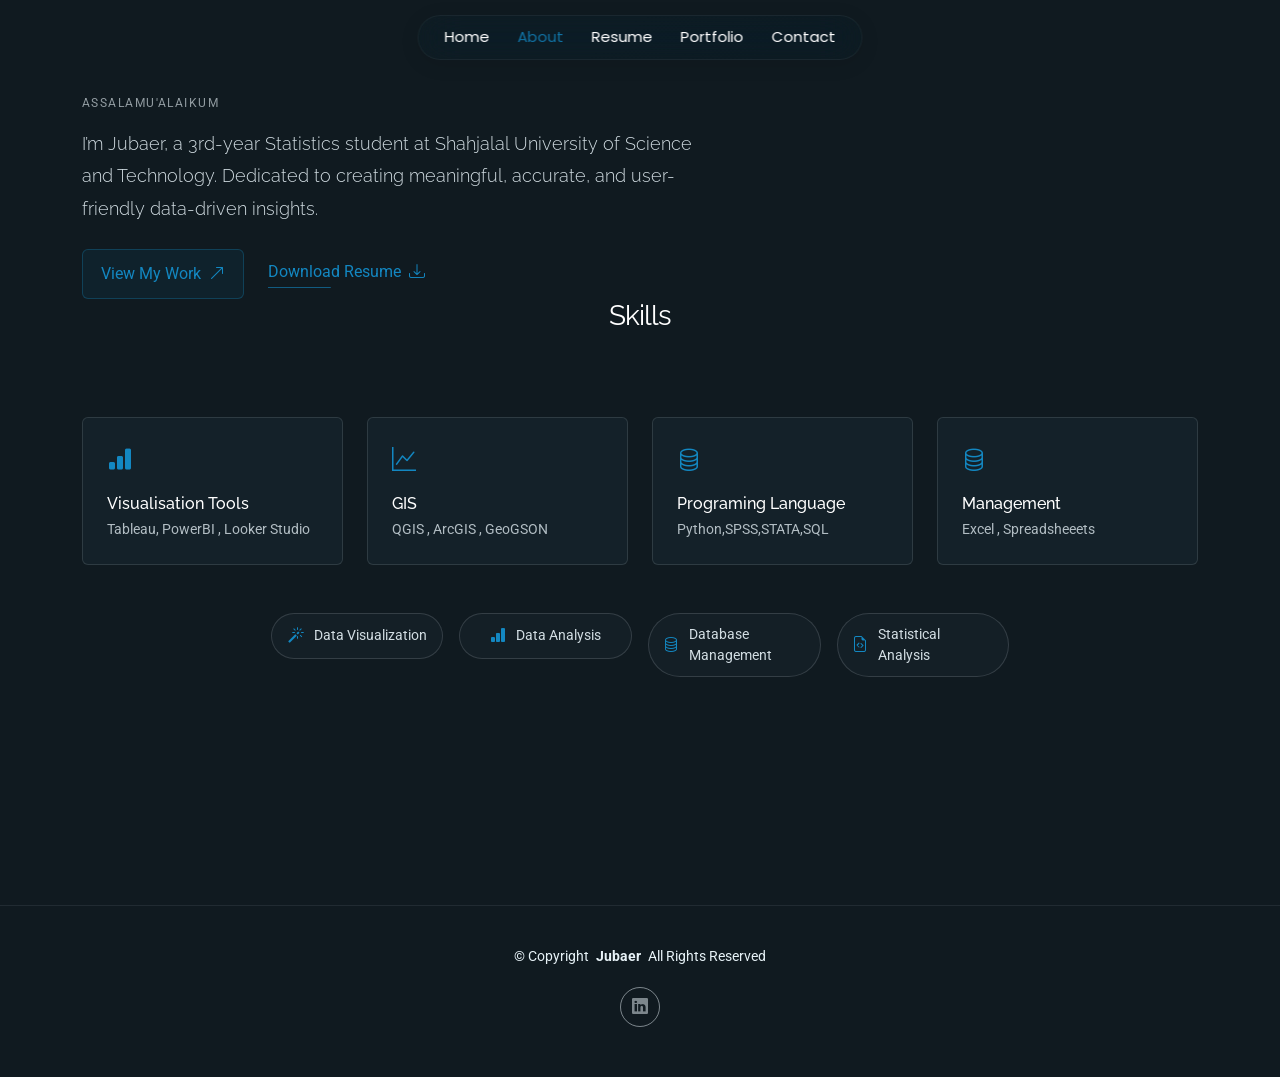
==== commit 54780f7a: "updated" ====
--- a/about.html
+++ b/about.html
@@ -84,31 +84,29 @@
         <div class="row align-items-center justify-content-between gy-5 mb-5">
           <div class="col-lg-7" data-aos="fade-right" data-aos-delay="150">
             <div class="intro-content">
-              <span class="eyebrow">Hello there</span>
-              <h2 class="lead">I'm Jubaer, <br> a statistics undergraduate specializing in data analysis and visualization. Dedicated to creating meaningful, accurate, and user-friendly data-driven insights.</h2>
-              <p class="lead">
-               currently I am  an undergraduate student in Statistics at Shahjalal University of Science and Technology (SUST),  in my 3rd year (1st semester).
-                </p>
+              <span class="eyebrow">Assalamu'alaikum</span>
+              <h2 class="lead">I’m Jubaer, a 3rd-year Statistics student at Shahjalal University of Science and Technology. Dedicated to creating meaningful, accurate, and user-friendly data-driven insights.
+</h2>
+
+            
 
               <div class="cta-group">
                 <a href="portfolio.html" class="btn-ghost">
                   View My Work <i class="bi bi-arrow-up-right"></i>
                 </a>
-                <a href="resume.html" class="link-underline">
-                  Download Resume <i class="bi bi-download"></i>
-                </a>
-              </div>
-            </div>
-          </div>
-
-          <div class="col-lg-5" data-aos="zoom-in" data-aos-delay="250">
-            <figure class="profile-figure text-center text-lg-end">
-              <img src="assets/img/profile/mypic.jpg" alt="Portrait of Sifat" class="img-fluid profile-photo">
-            </figure>
-          </div>
-        </div>
-        <!-- End Intro + Photo -->
-
+               <a href="assets/img/person/mypic.jpg" class="link-underline" target="_blank">
+  Download Resume <i class="bi bi-download"></i>
+</a>
+              </div>
+            </div>
+          </div>
+
+          
+      <div class="container section-title" data-aos="fade-up">
+  <h2 style="font-size: 28px;">Skills</h2>
+</div>
+
+      <div class="container" data-aos="fade-up" data-aos-delay="100">
         <!-- Skills Grid -->
         <div class="mb-5">
           <div class="row g-4">
@@ -135,7 +133,7 @@
             </div>
             <div class="col-6 col-md-4 col-lg-3" data-aos="fade-up" data-aos-delay="300">
               <div class="skill-item">
-                <i class="bi bi-graph"></i>
+                <i class="bi bi-database"></i>
                 <h3>Management</h3>
                 <p>Excel , Spreadsheeets </p>
               </div>
@@ -182,14 +180,9 @@
     <section id="skills" class="skills section">
 
       <!-- Section Title -->
-      <div class="container section-title" data-aos="fade-up">
-        <h2>Skills</h2>
-        <p>skilled in data analysis, visualization, and dashboard development using Python, Excel, Power BI, and Tableau. Experienced in turning complex datasets into clear, actionable insights for decision-making.</p>
-      </div><!-- End Section Title -->
-
-      <div class="container" data-aos="fade-up" data-aos-delay="100">
-
-        <div class="row g-4 skills-animation">
+      
+
+        <!-- <div class="row g-4 skills-animation">
 
           <div class="col-md-6 col-lg-3" data-aos="fade-up" data-aos-delay="100">
             <div class="skill-box">
@@ -248,7 +241,7 @@
             </div>
           </div>
 
-        </div>
+        </div> -->
 
       </div>
 
@@ -436,7 +429,6 @@
         <p>© <span>Copyright</span> <strong class="px-1 sitename">Jubaer</strong> <span>All Rights Reserved<br></span></p>
       </div>
       <div class="social-links d-flex justify-content-center">
-      <a href="https://www.behance.net/azharulislam43" target="_blank"><i class="bi bi-behance"></i></a>
       <a href="https://www.linkedin.com/in/jubaer-abdullah-07a079373/" target="_blank"><i class="bi bi-linkedin"></i></a>
     </div>
       <div class="credits">
